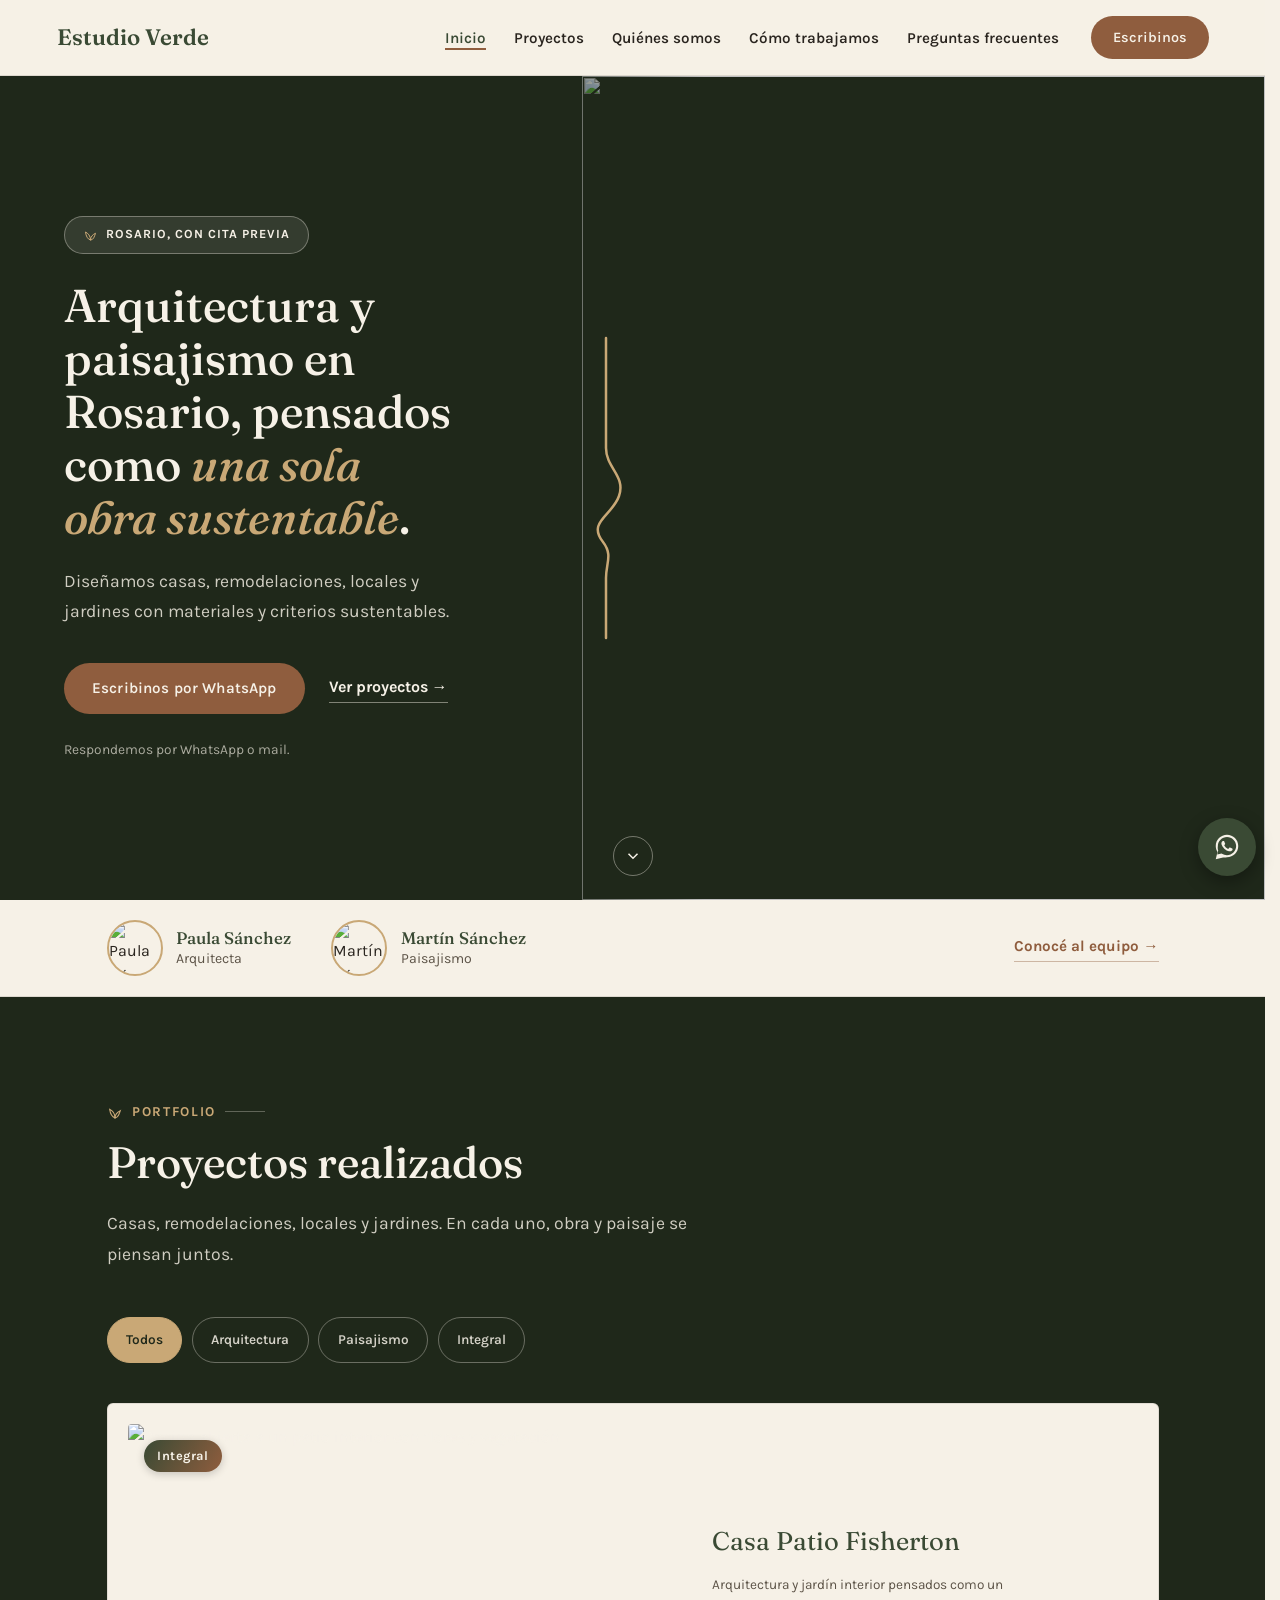
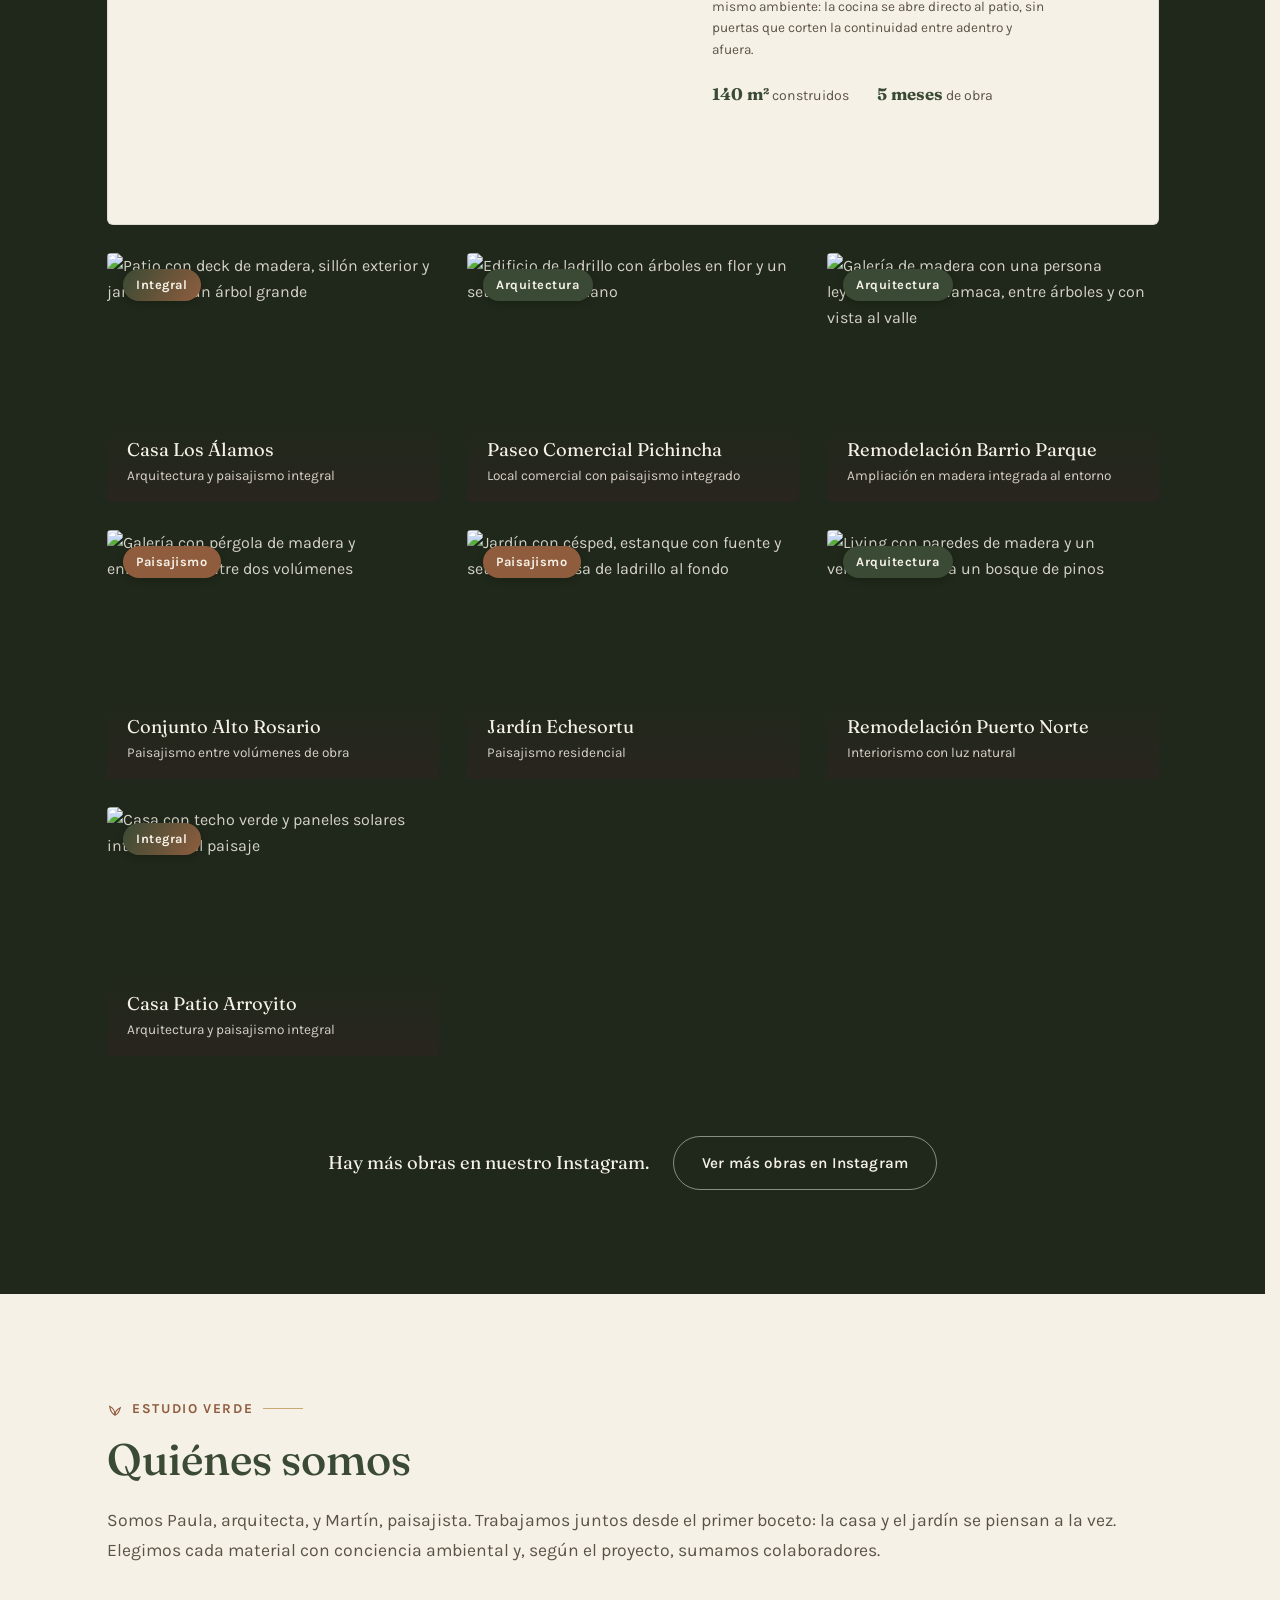
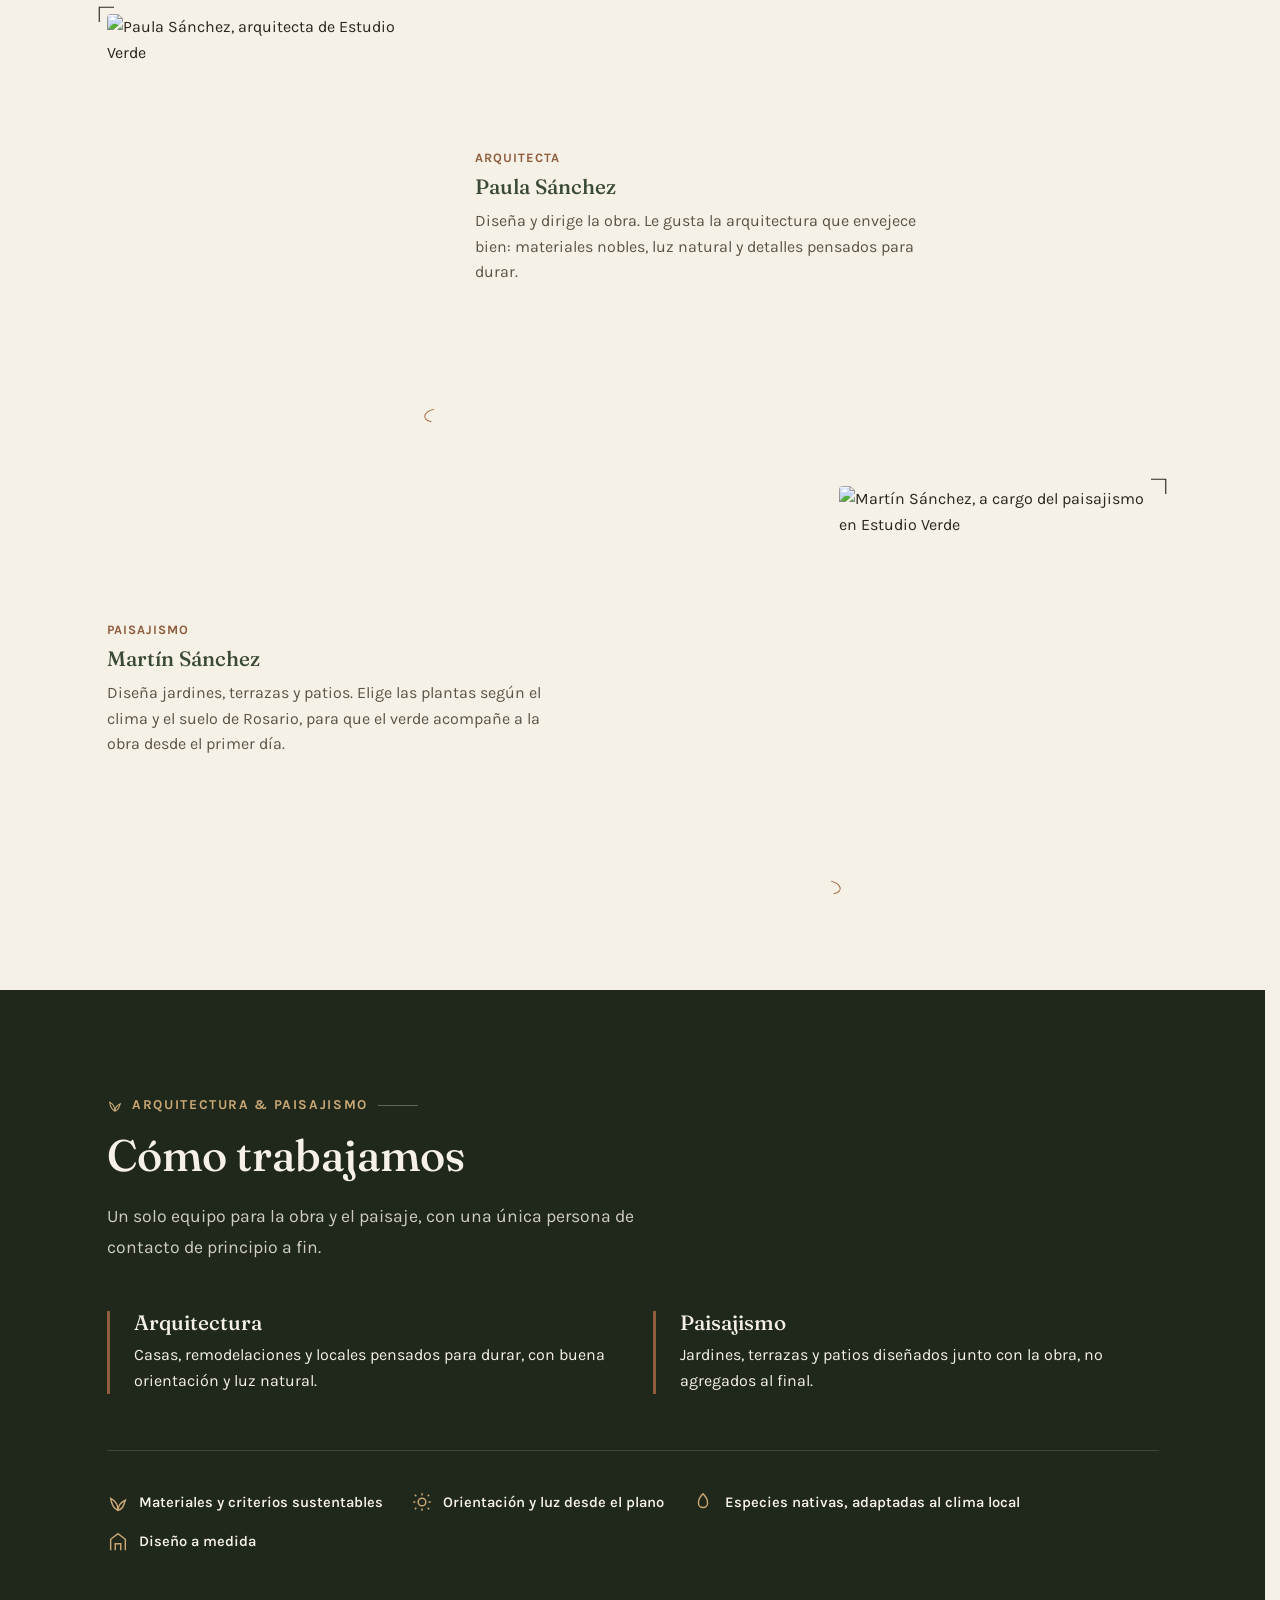
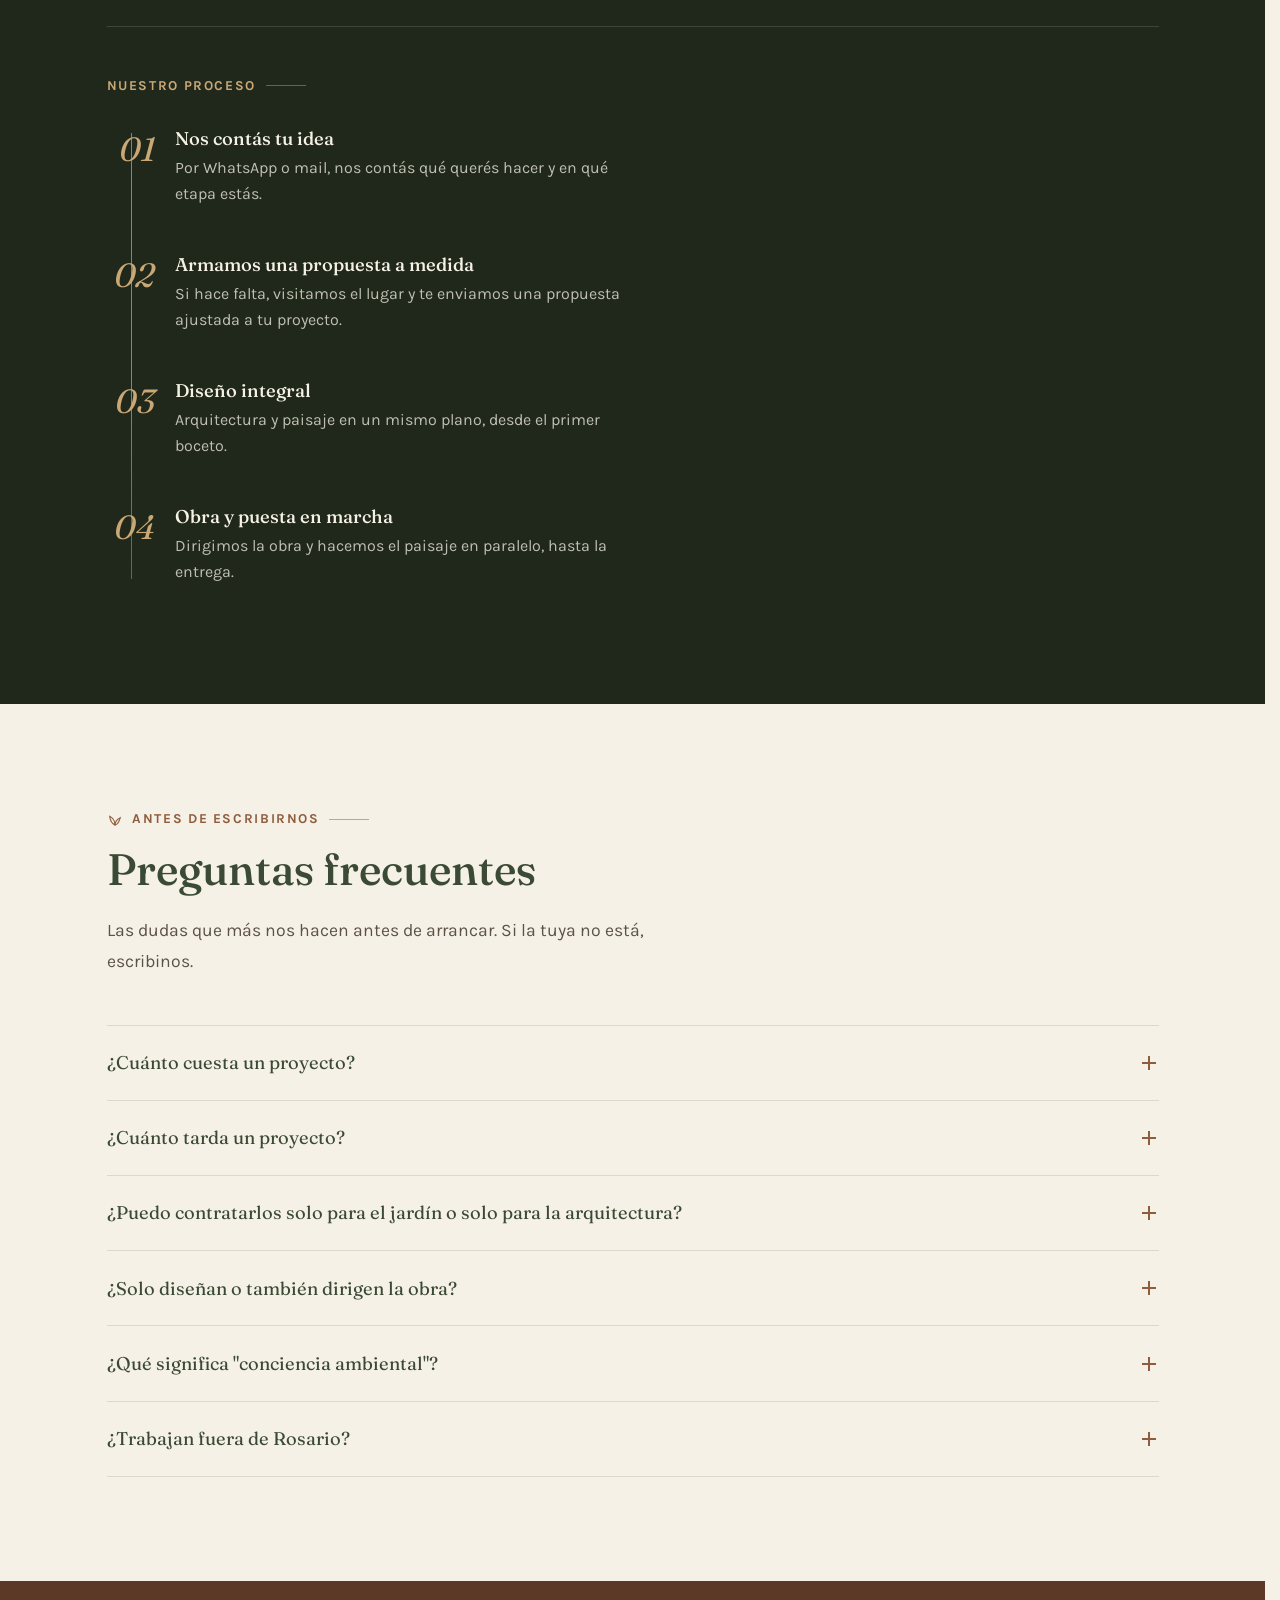
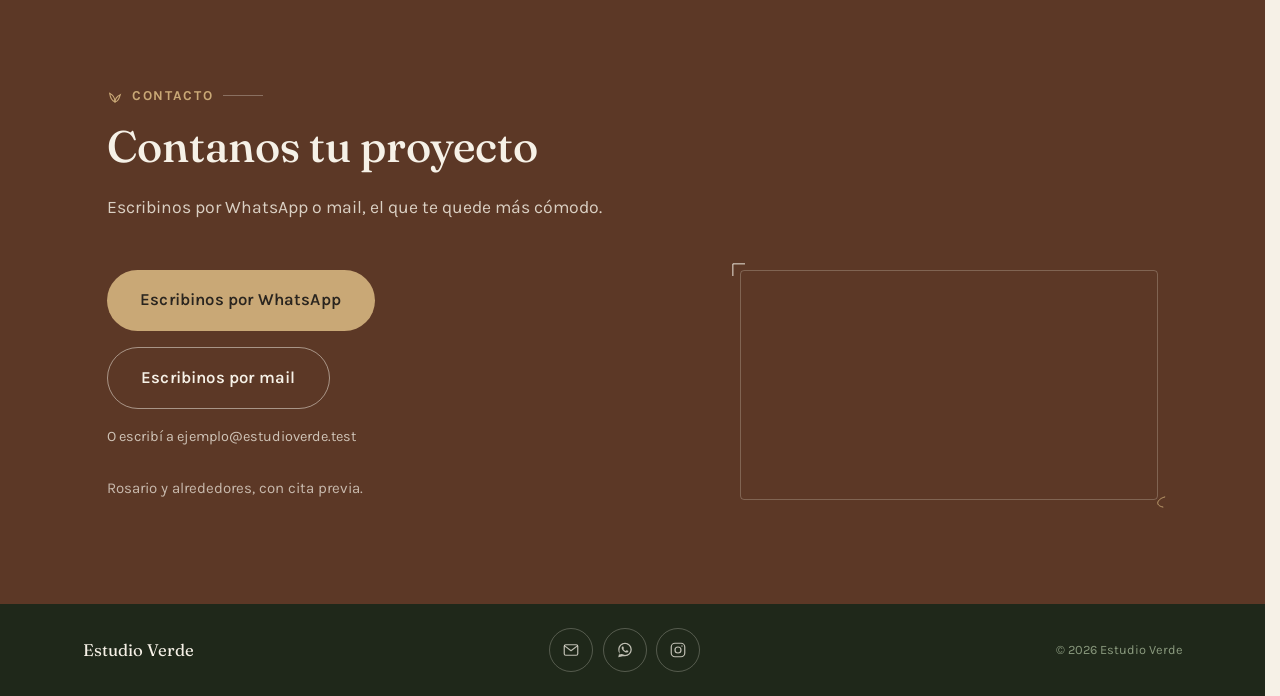
==== web-estudio-verde/index.html @ 20865a40 "Agregar estructura HTML de Estudio Verde" ====
<!DOCTYPE html>
<html lang="es">

<head>
  <meta charset="UTF-8">
  <meta name="viewport" content="width=device-width, initial-scale=1.0">
  <title>Arquitectura y Paisajismo en Rosario — Estudio Verde</title>
  <meta name="description"
    content="Arquitectura y paisajismo en Rosario, integrados en una sola obra: casas, remodelaciones, locales y jardines sustentables. Escribinos y contanos tu proyecto.">

  <meta property="og:title" content="Arquitectura y Paisajismo en Rosario — Estudio Verde">
  <meta property="og:description"
    content="Arquitectura y paisajismo en Rosario, integrados en una sola obra: casas, remodelaciones, locales y jardines sustentables. Escribinos y contanos tu proyecto.">
  <meta property="og:image" content="img/proyecto-8.jpg">
  <meta property="og:type" content="website">

  <link rel="preconnect" href="https://fonts.googleapis.com">
  <link rel="preconnect" href="https://fonts.gstatic.com" crossorigin>
  <link
    href="https://fonts.googleapis.com/css2?family=Fraunces:ital,wght@0,400;0,500;0,600;1,400&family=Karla:wght@400;500;600;700&display=swap"
    rel="stylesheet">

  <link rel="icon" href="favicon.svg" type="image/svg+xml">
  <link rel="stylesheet" href="styles.css">
  <script type="application/ld+json">
  {
    "@context": "https://schema.org",
    "@type": "ProfessionalService",
    "name": "Estudio Verde",
    "description": "Estudio de arquitectura y paisajismo en Rosario: casas, remodelaciones, locales comerciales y jardines sustentables.",
    "areaServed": { "@type": "City", "name": "Rosario", "containedInPlace": { "@type": "AdministrativeArea", "name": "Santa Fe" } },
    "knowsAbout": ["Arquitectura", "Paisajismo", "Diseño sustentable"]
  }
  </script>
</head>
<body>

  <svg width="0" height="0" style="position:absolute" aria-hidden="true" focusable="false">
    <symbol id="icono-whatsapp" viewBox="0 0 32 32">
      <path fill="currentColor" d="M16.004 3C9.376 3 4 8.373 4 15c0 2.34.664 4.523 1.813 6.375L4 29l7.813-1.766A11.93 11.93 0 0 0 16.004 27C22.63 27 28 21.627 28 15S22.63 3 16.004 3zm0 21.75c-1.98 0-3.82-.55-5.395-1.5l-.387-.23-4.633 1.047 1.06-4.512-.253-.4A9.71 9.71 0 0 1 6.25 15c0-5.383 4.375-9.75 9.754-9.75S25.75 9.617 25.75 15 21.383 24.75 16.004 24.75zm5.348-7.309c-.293-.148-1.734-.855-2.004-.953-.27-.098-.465-.148-.66.148-.195.293-.758.953-.93 1.148-.172.195-.34.222-.633.074-.293-.148-1.238-.457-2.36-1.457-.872-.777-1.461-1.738-1.633-2.031-.172-.293-.019-.45.13-.598.133-.133.293-.34.44-.512.148-.172.196-.293.293-.489.098-.195.05-.367-.024-.515-.074-.148-.66-1.594-.906-2.184-.238-.57-.48-.492-.66-.5-.172-.008-.367-.01-.562-.01a1.08 1.08 0 0 0-.782.363c-.27.293-1.03 1.008-1.03 2.454 0 1.445 1.055 2.844 1.203 3.04.148.195 2.078 3.176 5.035 4.453.703.304 1.25.485 1.679.62.706.225 1.348.193 1.856.117.566-.085 1.734-.71 1.98-1.394.246-.684.246-1.27.172-1.394-.074-.125-.269-.2-.562-.348z" />
    </symbol>
  </svg>

  <a class="skip-link" href="#main">Saltar al contenido</a>

  <header class="site-header" id="site-header">
    <div class="header-inner">
      <a href="#inicio" class="logo">Estudio Verde</a>

      <button class="nav-toggle" id="nav-toggle" aria-expanded="false" aria-controls="site-nav" aria-label="Abrir menú">
        <span></span><span></span><span></span>
      </button>

      <nav class="site-nav" id="site-nav">
        <ul>
          <li><a href="#inicio" class="nav-link">Inicio</a></li>
          <li><a href="#proyectos" class="nav-link">Proyectos</a></li>
          <li><a href="#quienes-somos" class="nav-link">Quiénes somos</a></li>
          <li><a href="#como-trabajamos" class="nav-link">Cómo trabajamos</a></li>
          <li><a href="#faq" class="nav-link">Preguntas frecuentes</a></li>
        </ul>
        <a href="#contacto" class="nav-cta" data-contacto="whatsapp" target="_blank" rel="noopener">Escribinos</a>
      </nav>
    </div>
  </header>

  <main id="main">

    <!-- ===================== HERO ===================== -->
    <section id="inicio" class="hero">
      <div class="hero-panel">
        <span class="hero-badge">
          <svg viewBox="0 0 24 24" fill="none" stroke="currentColor" stroke-width="1.6">
            <path d="M12 21c0-6 4-9 8-11-2 6-3 10-8 11Z" />
            <path d="M12 21c0-7-4-11-8-13 1 7 3 11 8 13Z" />
          </svg>
          Rosario, con cita previa
        </span>
        <h1>Arquitectura y paisajismo en Rosario, pensados como <em>una sola obra sustentable</em>.</h1>
        <p class="hero-subtitle">Diseñamos casas, remodelaciones, locales y jardines con materiales y criterios sustentables.</p>
        <div class="hero-actions">
          <a href="#contacto" class="btn btn-primary" data-contacto="whatsapp" target="_blank" rel="noopener">Escribinos por WhatsApp</a>
          <a href="#proyectos" class="hero-link">Ver proyectos →</a>
        </div>
        <p class="hero-microcopy">Respondemos por WhatsApp o mail.</p>
      </div>
      <div class="hero-media" aria-hidden="true">
        <img src="img/proyecto-1.jpg" width="1600" height="900" alt="" fetchpriority="high">
        <svg class="hero-seam" viewBox="0 0 50 300" preserveAspectRatio="xMidYMid meet" aria-hidden="true">
          <path d="M25 0 L25 110 C25 130 45 138 38 158 C31 178 6 184 22 204 C32 217 25 225 25 240 L25 300" fill="none"
            stroke="#C9A876" stroke-width="2.5" stroke-linecap="round" />
        </svg>
      </div>
      <a href="#proyectos" class="hero-scroll" aria-label="Ver más, bajar a la siguiente sección">
        <svg viewBox="0 0 24 24" fill="none" stroke="currentColor" stroke-width="2">
          <path d="M6 9l6 6 6-6" />
        </svg>
      </a>
    </section>

    <!-- ===================== EQUIPO (franja) ===================== -->
    <section class="equipo-strip" aria-label="Quiénes te atienden">
      <div class="equipo-strip-inner">
        <ul class="equipo-personas">
          <li class="equipo-persona">
            <img src="img/paula.jpg" alt="Paula Sánchez, arquitecta" width="56" height="56">
            <span><strong>Paula Sánchez</strong>Arquitecta</span>
          </li>
          <li class="equipo-persona">
            <img src="img/martin.jpg" alt="Martín Sánchez, paisajista" width="56" height="56">
            <span><strong>Martín Sánchez</strong>Paisajismo</span>
          </li>
        </ul>
        <a href="#quienes-somos" class="equipo-link">Conocé al equipo →</a>
      </div>
    </section>

    <!-- ===================== PROYECTOS ===================== -->
    <section id="proyectos" class="section section-dark">
      <div class="section-inner">
        <p class="kicker kicker-dark">
          <svg viewBox="0 0 24 24" fill="none" stroke="currentColor" stroke-width="1.6">
            <path d="M12 21c0-6 4-9 8-11-2 6-3 10-8 11Z" />
            <path d="M12 21c0-7-4-11-8-13 1 7 3 11 8 13Z" />
          </svg>
          Portfolio
        </p>
        <h2>Proyectos realizados</h2>
        <p class="lead section-lead lead-dark">
          Casas, remodelaciones, locales y jardines. En cada uno, obra y paisaje se piensan juntos.
        </p>

        <!-- PENDIENTE: reemplazar las fotos y la selección final de proyectos por las obras reales de Estudio Verde, a confirmar cantidad y curaduría con Paula -->

        <div class="proyectos-filtros" role="group" aria-label="Filtrar proyectos por categoría">
          <button class="filtro-btn is-active" data-filter="todos" aria-pressed="true">Todos</button>
          <button class="filtro-btn" data-filter="arquitectura" aria-pressed="false">Arquitectura</button>
          <button class="filtro-btn" data-filter="paisajismo" aria-pressed="false">Paisajismo</button>
          <button class="filtro-btn" data-filter="integral" aria-pressed="false">Integral</button>
        </div>

        <div class="proyectos-grid" id="proyectos-grid">

          <!-- PENDIENTE: confirmar m² y duración reales de cada proyecto con Paula (valores estimados) -->

          <article class="proyecto-card featured" data-categoria="integral" data-m2="140 m² construidos"
            data-duracion="5 meses de obra">
            <button class="proyecto-trigger featured-media" aria-label="Ver proyecto: Casa Patio Fisherton">
              <img src="img/proyecto-4.jpg" width="736" height="736" alt="Cocina abierta a un patio interior con flores y vegetación"
                loading="lazy">
              <span class="proyecto-tag tag-integral">Integral</span>
            </button>
            <div class="featured-body">
              <span class="proyecto-titulo featured-titulo">Casa Patio Fisherton</span>
              <p class="proyecto-desc featured-desc">
                Arquitectura y jardín interior pensados como un mismo ambiente: la cocina se abre directo al patio,
                sin puertas que corten la continuidad entre adentro y afuera.
              </p>
              <div class="featured-datos">
                <span><strong>140 m²</strong> construidos</span>
                <span><strong>5 meses</strong> de obra</span>
              </div>
            </div>
          </article>

          <article class="proyecto-card" data-categoria="integral" data-m2="320 m² construidos"
            data-duracion="8 meses de obra">
            <button class="proyecto-trigger">
              <img src="img/proyecto-1.jpg" width="1600" height="900" alt="Patio con deck de madera, sillón exterior y jardín bajo un árbol grande"
                loading="lazy">
              <span class="proyecto-tag tag-integral">Integral</span>
              <span class="proyecto-info">
                <span class="proyecto-titulo">Casa Los Álamos</span>
                <span class="proyecto-desc">Arquitectura y paisajismo integral</span>
              </span>
            </button>
          </article>

          <article class="proyecto-card" data-categoria="arquitectura" data-m2="1.200 m² construidos"
            data-duracion="10 meses de obra">
            <button class="proyecto-trigger">
              <img src="img/proyecto-2.jpg" width="1600" height="1067" alt="Edificio de ladrillo con árboles en flor y un seto en primer plano"
                loading="lazy">
              <span class="proyecto-tag tag-arquitectura">Arquitectura</span>
              <span class="proyecto-info">
                <span class="proyecto-titulo">Paseo Comercial Pichincha</span>
                <span class="proyecto-desc">Local comercial con paisajismo integrado</span>
              </span>
            </button>
          </article>

          <article class="proyecto-card" data-categoria="arquitectura" data-m2="65 m² ampliados"
            data-duracion="3 meses de obra">
            <button class="proyecto-trigger">
              <img src="img/proyecto-3.jpg" width="1600" height="1067" alt="Galería de madera con una persona leyendo en una hamaca, entre árboles y con vista al valle"
                loading="lazy">
              <span class="proyecto-tag tag-arquitectura">Arquitectura</span>
              <span class="proyecto-info">
                <span class="proyecto-titulo">Remodelación Barrio Parque</span>
                <span class="proyecto-desc">Ampliación en madera integrada al entorno</span>
              </span>
            </button>
          </article>

          <article class="proyecto-card" data-categoria="paisajismo" data-m2="450 m² de parquización"
            data-duracion="4 meses de obra">
            <button class="proyecto-trigger">
              <img src="img/proyecto-5.jpg" width="736" height="1308" alt="Galería con pérgola de madera y enredaderas entre dos volúmenes"
                loading="lazy">
              <span class="proyecto-tag tag-paisajismo">Paisajismo</span>
              <span class="proyecto-info">
                <span class="proyecto-titulo">Conjunto Alto Rosario</span>
                <span class="proyecto-desc">Paisajismo entre volúmenes de obra</span>
              </span>
            </button>
          </article>

          <article class="proyecto-card" data-categoria="paisajismo" data-m2="180 m² de parquización"
            data-duracion="6 semanas de obra">
            <button class="proyecto-trigger">
              <img src="img/proyecto-6.jpg" width="1600" height="1274" alt="Jardín con césped, estanque con fuente y setos, y una casa de ladrillo al fondo"
                loading="lazy">
              <span class="proyecto-tag tag-paisajismo">Paisajismo</span>
              <span class="proyecto-info">
                <span class="proyecto-titulo">Jardín Echesortu</span>
                <span class="proyecto-desc">Paisajismo residencial</span>
              </span>
            </button>
          </article>

          <article class="proyecto-card" data-categoria="arquitectura" data-m2="90 m² remodelados"
            data-duracion="4 meses de obra">
            <button class="proyecto-trigger">
              <img src="img/proyecto-7.jpg" width="1600" height="1067" alt="Living con paredes de madera y un ventanal que da a un bosque de pinos"
                loading="lazy">
              <span class="proyecto-tag tag-arquitectura">Arquitectura</span>
              <span class="proyecto-info">
                <span class="proyecto-titulo">Remodelación Puerto Norte</span>
                <span class="proyecto-desc">Interiorismo con luz natural</span>
              </span>
            </button>
          </article>

          <article class="proyecto-card" data-categoria="integral" data-m2="210 m² construidos"
            data-duracion="7 meses de obra">
            <button class="proyecto-trigger">
              <img src="img/proyecto-8.jpg" width="736" height="1104" alt="Casa con techo verde y paneles solares integrados al paisaje"
                loading="lazy">
              <span class="proyecto-tag tag-integral">Integral</span>
              <span class="proyecto-info">
                <span class="proyecto-titulo">Casa Patio Arroyito</span>
                <span class="proyecto-desc">Arquitectura y paisajismo integral</span>
              </span>
            </button>
          </article>

        </div>

        <div class="proyectos-mas">
          <button type="button" class="btn btn-secundario" id="proyectos-mas" aria-expanded="false"
            aria-controls="proyectos-grid" hidden>Ver más proyectos</button>
        </div>

        <div class="proyectos-instagram">
          <p>Hay más obras en nuestro Instagram.</p>
          <a href="https://instagram.com" class="btn btn-secundario" data-contacto="instagram" target="_blank"
            rel="noopener">Ver más obras en Instagram</a>
        </div>
      </div>
    </section>

    <!-- ===================== QUIÉNES SOMOS ===================== -->
    <section id="quienes-somos" class="section">
      <div class="section-inner">
        <p class="kicker">
          <svg viewBox="0 0 24 24" fill="none" stroke="currentColor" stroke-width="1.6">
            <path d="M12 21c0-6 4-9 8-11-2 6-3 10-8 11Z" />
            <path d="M12 21c0-7-4-11-8-13 1 7 3 11 8 13Z" />
          </svg>
          Estudio Verde
        </p>
        <h2>Quiénes somos</h2>
        <p class="lead section-lead">
          Somos Paula, arquitecta, y Martín, paisajista. Trabajamos juntos desde el primer boceto: la casa y el jardín
          se piensan a la vez. Elegimos cada material con conciencia ambiental y, según el proyecto, sumamos
          colaboradores.
        </p>

        <!-- PENDIENTE: confirmar con Paula si estos textos y bios los revisa/reescribe antes de publicar -->

        <div class="bios">
          <article class="bio">
            <div class="bio-media">
              <!-- PENDIENTE: reemplazar por foto propia de Paula sin marca de agua -->
              <img src="img/paula.jpg" width="533" height="800" alt="Paula Sánchez, arquitecta de Estudio Verde" loading="lazy">
              <svg class="bio-corner bio-corner-plan" viewBox="0 0 60 60" aria-hidden="true">
                <path d="M4 30 L4 4 L30 4" fill="none" stroke="#2A251F" stroke-width="2" />
              </svg>
              <svg class="bio-corner bio-corner-organico" viewBox="0 0 60 60" aria-hidden="true">
                <path d="M56 34 C 40 38 32 52 52 56" fill="none" stroke="#A9714D" stroke-width="2" />
              </svg>
            </div>
            <div class="bio-text">
              <span class="bio-rol">Arquitecta</span>
              <h3>Paula Sánchez</h3>
              <p>
                Diseña y dirige la obra. Le gusta la arquitectura que envejece bien: materiales nobles, luz natural y
                detalles pensados para durar.
              </p>
            </div>
          </article>

          <article class="bio bio-reverse">
            <div class="bio-media">
              <!-- PENDIENTE: reemplazar por foto propia de Martín sin marca de agua -->
              <img src="img/martin.jpg" width="640" height="800" alt="Martín Sánchez, a cargo del paisajismo en Estudio Verde" loading="lazy">
              <svg class="bio-corner bio-corner-plan" viewBox="0 0 60 60" aria-hidden="true">
                <path d="M4 30 L4 4 L30 4" fill="none" stroke="#2A251F" stroke-width="2" />
              </svg>
              <svg class="bio-corner bio-corner-organico" viewBox="0 0 60 60" aria-hidden="true">
                <path d="M56 34 C 40 38 32 52 52 56" fill="none" stroke="#A9714D" stroke-width="2" />
              </svg>
            </div>
            <div class="bio-text">
              <span class="bio-rol">Paisajismo</span>
              <h3>Martín Sánchez</h3>
              <p>
                Diseña jardines, terrazas y patios. Elige las plantas según el clima y el suelo de Rosario, para que el
                verde acompañe a la obra desde el primer día.
              </p>
            </div>
          </article>
        </div>
      </div>
    </section>

    <!-- ===================== CÓMO TRABAJAMOS ===================== -->
    <section id="como-trabajamos" class="section section-dark">
      <div class="section-inner">
        <p class="kicker kicker-dark">
          <svg viewBox="0 0 24 24" fill="none" stroke="currentColor" stroke-width="1.6">
            <path d="M12 21c0-6 4-9 8-11-2 6-3 10-8 11Z" />
            <path d="M12 21c0-7-4-11-8-13 1 7 3 11 8 13Z" />
          </svg>
          Arquitectura &amp; Paisajismo
        </p>
        <h2>Cómo trabajamos</h2>
        <p class="lead section-lead lead-dark">
          Un solo equipo para la obra y el paisaje, con una única persona de contacto de principio a fin.
        </p>

        <div class="servicios-grid">
          <article class="servicio-card">
            <h3>Arquitectura</h3>
            <p>Casas, remodelaciones y locales pensados para durar, con buena orientación y luz natural.</p>
          </article>
          <article class="servicio-card">
            <h3>Paisajismo</h3>
            <p>Jardines, terrazas y patios diseñados junto con la obra, no agregados al final.</p>
          </article>
        </div>

        <ul class="valores-strip">
          <li class="valor">
            <svg viewBox="0 0 24 24" fill="none" stroke="currentColor" stroke-width="1.6">
              <path d="M12 21c0-6 4-9 8-11-2 6-3 10-8 11Z" />
              <path d="M12 21c0-7-4-11-8-13 1 7 3 11 8 13Z" />
            </svg>
            <span>Materiales y criterios sustentables</span>
          </li>
          <li class="valor">
            <svg viewBox="0 0 24 24" fill="none" stroke="currentColor" stroke-width="1.6">
              <circle cx="12" cy="12" r="4.2" />
              <path
                d="M12 2.5v2.3M12 19.2v2.3M4.2 4.2l1.6 1.6M18.2 18.2l1.6 1.6M2.5 12h2.3M19.2 12h2.3M4.2 19.8l1.6-1.6M18.2 5.8l1.6-1.6" />
            </svg>
            <span>Orientación y luz desde el plano</span>
          </li>
          <li class="valor">
            <svg viewBox="0 0 24 24" fill="none" stroke="currentColor" stroke-width="1.6">
              <path d="M12 3c3 3 5 6.5 5 10a5 5 0 0 1-10 0c0-3.5 2-7 5-10Z" />
            </svg>
            <span>Especies nativas, adaptadas al clima local</span>
          </li>
          <li class="valor">
            <svg viewBox="0 0 24 24" fill="none" stroke="currentColor" stroke-width="1.6">
              <path d="M4 21V9l8-6 8 6v12" />
              <path d="M9 21v-7h6v7" />
            </svg>
            <span>Diseño a medida</span>
          </li>
        </ul>

        <div class="proceso">
          <p class="kicker kicker-dark">Nuestro proceso</p>
          <ol class="proceso-steps">
            <li class="proceso-step">
              <span class="proceso-num">01</span>
              <div class="proceso-body">
                <h3>Nos contás tu idea</h3>
                <p>Por WhatsApp o mail, nos contás qué querés hacer y en qué etapa estás.</p>
              </div>
            </li>
            <li class="proceso-step">
              <span class="proceso-num">02</span>
              <div class="proceso-body">
                <h3>Armamos una propuesta a medida</h3>
                <p>Si hace falta, visitamos el lugar y te enviamos una propuesta ajustada a tu proyecto.</p>
              </div>
            </li>
            <li class="proceso-step">
              <span class="proceso-num">03</span>
              <div class="proceso-body">
                <h3>Diseño integral</h3>
                <p>Arquitectura y paisaje en un mismo plano, desde el primer boceto.</p>
              </div>
            </li>
            <li class="proceso-step">
              <span class="proceso-num">04</span>
              <div class="proceso-body">
                <h3>Obra y puesta en marcha</h3>
                <p>Dirigimos la obra y hacemos el paisaje en paralelo, hasta la entrega.</p>
              </div>
            </li>
          </ol>
        </div>
      </div>
    </section>

    <!-- ===================== PREGUNTAS FRECUENTES ===================== -->
    <section id="faq" class="section section-faq">
      <div class="section-inner">
        <p class="kicker">
          <svg viewBox="0 0 24 24" fill="none" stroke="currentColor" stroke-width="1.6">
            <path d="M12 21c0-6 4-9 8-11-2 6-3 10-8 11Z" />
            <path d="M12 21c0-7-4-11-8-13 1 7 3 11 8 13Z" />
          </svg>
          Antes de escribirnos
        </p>
        <h2>Preguntas frecuentes</h2>
        <p class="lead section-lead">
          Las dudas que más nos hacen antes de arrancar. Si la tuya no está, escribinos.
        </p>

        <div class="faq-list">
          <details class="faq-item">
            <summary>
              <span>¿Cuánto cuesta un proyecto?</span>
              <span class="faq-icon" aria-hidden="true"></span>
            </summary>
            <p>
              Cada proyecto es distinto, así que no manejamos precios fijos. Contanos tu idea por WhatsApp o mail y te armamos una propuesta a medida.
            </p>
          </details>

          <details class="faq-item">
            <summary>
              <span>¿Cuánto tarda un proyecto?</span>
              <span class="faq-icon" aria-hidden="true"></span>
            </summary>
            <p>
              Depende de la escala y del tipo de obra. Cuando conocemos tu proyecto, te damos un tiempo estimado concreto.
            </p>
          </details>

          <details class="faq-item">
            <summary>
              <span>¿Puedo contratarlos solo para el jardín o solo para la arquitectura?</span>
              <span class="faq-icon" aria-hidden="true"></span>
            </summary>
            <p>
              Sí, podemos trabajar un servicio o los dos. Si no estás seguro/a, contanos tu idea y lo vemos juntos.
            </p>
          </details>

          <details class="faq-item">
            <summary>
              <span>¿Solo diseñan o también dirigen la obra?</span>
              <span class="faq-icon" aria-hidden="true"></span>
            </summary>
            <p>
              También dirigimos la obra y hacemos el paisaje en paralelo, así tu proyecto no queda en manos de otro equipo.
            </p>
          </details>

          <details class="faq-item">
            <summary>
              <span>¿Qué significa "conciencia ambiental"?</span>
              <span class="faq-icon" aria-hidden="true"></span>
            </summary>
            <p>
              Son decisiones concretas: materiales sustentables, orientación y luz pensadas desde el plano, y especies nativas adaptadas al clima de Rosario.
            </p>
          </details>

          <details class="faq-item">
            <summary>
              <span>¿Trabajan fuera de Rosario?</span>
              <span class="faq-icon" aria-hidden="true"></span>
            </summary>
            <p>
              Sí, en Rosario y alrededores, siempre con cita previa para conocer el lugar.
            </p>
          </details>
        </div>
    </section>

    <!-- ===================== CONTACTO ===================== -->
    <section id="contacto" class="section section-dark-contacto">
      <div class="section-inner">
        <p class="kicker kicker-dark">
          <svg viewBox="0 0 24 24" fill="none" stroke="currentColor" stroke-width="1.6">
            <path d="M12 21c0-6 4-9 8-11-2 6-3 10-8 11Z" />
            <path d="M12 21c0-7-4-11-8-13 1 7 3 11 8 13Z" />
          </svg>
          Contacto
        </p>
        <h2>Contanos tu proyecto</h2>
        <p class="lead section-lead lead-dark">
          Escribinos por WhatsApp o mail, el que te quede más cómodo.
        </p>

        <div class="contacto-layout">
          <div class="contacto-acciones">
            <a href="#contacto" class="btn btn-primary btn-grande" data-contacto="whatsapp" target="_blank"
              rel="noopener">Escribinos por WhatsApp</a>
            <a href="#contacto" class="btn btn-secundario btn-grande" data-contacto="mail">Escribinos por mail</a>
            <p class="contacto-mail" data-mail-texto hidden></p>
            <p class="contacto-cobertura">Rosario y alrededores, con cita previa.</p>
          </div>

          <div class="contacto-aside">
            <div class="contacto-mapa">
              <iframe
                src="https://maps.google.com/maps?q=Rosario,Santa+Fe,Argentina&z=11&output=embed"
                title="Mapa de Rosario y alrededores, zona de trabajo de Estudio Verde" loading="lazy"
                referrerpolicy="no-referrer-when-downgrade"></iframe>
              <svg class="mapa-corner mapa-corner-plan" viewBox="0 0 60 60" aria-hidden="true">
                <path d="M4 30 L4 4 L30 4" fill="none" stroke="#F6F1E7" stroke-width="2" />
              </svg>
              <svg class="mapa-corner mapa-corner-organico" viewBox="0 0 60 60" aria-hidden="true">
                <path d="M56 34 C 40 38 32 52 52 56" fill="none" stroke="#C9A876" stroke-width="2" />
              </svg>
            </div>
          </div>
        </div>
      </div>
    </section>

  </main>

  <footer class="site-footer">
    <div class="footer-inner">
      <p class="footer-logo">Estudio Verde</p>
      <div class="footer-contacto">
        <a href="#contacto" class="footer-icon" data-contacto="mail" aria-label="Escribinos por mail">
          <svg viewBox="0 0 24 24" fill="none" stroke="currentColor" stroke-width="1.6" stroke-linecap="round" stroke-linejoin="round" aria-hidden="true">
            <rect x="3" y="5" width="18" height="14" rx="2" />
            <path d="M3.5 6.5 12 13 20.5 6.5" />
          </svg>
        </a>
        <a href="#contacto" class="footer-icon" data-contacto="whatsapp" target="_blank" rel="noopener" aria-label="Escribinos por WhatsApp">
          <svg viewBox="0 0 32 32" aria-hidden="true" focusable="false"><use href="#icono-whatsapp" /></svg>
        </a>
        <a href="https://instagram.com" class="footer-icon" data-contacto="instagram" target="_blank" rel="noopener" aria-label="Seguinos en Instagram">
          <svg viewBox="0 0 24 24" fill="none" stroke="currentColor" stroke-width="1.6" stroke-linecap="round" stroke-linejoin="round" aria-hidden="true">
            <rect x="3" y="3" width="18" height="18" rx="5" />
            <circle cx="12" cy="12" r="4" />
            <circle cx="17.3" cy="6.7" r="0.9" fill="currentColor" stroke="none" />
          </svg>
        </a>
      </div>
      <p class="footer-copy">&copy; 2026 Estudio Verde</p>
    </div>
  </footer>

  <!-- Botón flotante de WhatsApp -->
  <a href="#contacto" class="whatsapp-float" data-contacto="whatsapp" target="_blank" rel="noopener"
    aria-label="Escribinos por WhatsApp">
    <svg viewBox="0 0 32 32" aria-hidden="true" focusable="false"><use href="#icono-whatsapp" /></svg>
  </a>

  <script src="script.js"></script>
</body>

</html>
---- web-estudio-verde/styles.css ----
/* ===================== Reset & variables ===================== */
*, *::before, *::after { box-sizing: border-box; }
html { scroll-behavior: smooth; overflow-x: hidden; }
body, h1, h2, h3, p, figure, ul { margin: 0; }
ul { list-style: none; padding: 0; }
img { max-width: 100%; display: block; }
a { color: inherit; text-decoration: none; }
button { font: inherit; background: none; border: none; cursor: pointer; padding: 0; color: inherit; text-align: left; }

:root {
  --verde-bosque: #3A4A34;
  --verde-salvia: #8A9A7E;
  --terracota: #8f5d3e;
  --madera: #C9A876;
  --crema: #F6F1E7;
  --texto: #2A251F;
  --texto-secundario: #5C5347;
  --verde-profundo: #1F281A;
  --terracota-oscuro: #5C3826;

  --font-titulo: "Fraunces", Georgia, serif;
  --font-cuerpo: "Karla", sans-serif;

  --header-height: 76px;
}

html, body {
  scrollbar-gutter: stable;
}

body {
  font-family: var(--font-cuerpo);
  color: var(--texto);
  background: var(--crema);
  line-height: 1.6;
}

h1, h2, h3 {
  font-family: var(--font-titulo);
  color: var(--verde-bosque);
  line-height: 1.15;
  font-weight: 500;
}

h2 { font-size: clamp(1.9rem, 4vw, 2.75rem); margin-bottom: 1.25rem; }
h3 { font-size: 1.3rem; margin-bottom: 0.5rem; }

.lead {
  max-width: 62ch;
  color: var(--texto-secundario);
  font-size: 1.1rem;
  line-height: 1.75;
  margin-bottom: 1.25rem;
}

.skip-link {
  position: absolute;
  left: -999px;
  top: 0;
  background: var(--verde-bosque);
  color: var(--crema);
  padding: 0.75rem 1.25rem;
  z-index: 1000;
}
.skip-link:focus {
  left: 0;
}

:focus-visible {
  outline: 3px solid var(--terracota);
  outline-offset: 2px;
}

.section { padding: 6.5rem 0; scroll-margin-top: var(--header-height); }
.section-inner {
  max-width: 1100px;
  margin: 0 auto;
  padding: 0 1.5rem;
}

.hero { scroll-margin-top: var(--header-height); }

.kicker {
  display: flex;
  align-items: center;
  gap: 0.6rem;
  font-size: 0.85rem;
  font-weight: 700;
  letter-spacing: 0.12em;
  text-transform: uppercase;
  color: var(--terracota);
  margin-bottom: 0.9rem;
}
.kicker svg {
  width: 16px;
  height: 16px;
  flex-shrink: 0;
}
.kicker::after {
  content: "";
  height: 1px;
  width: 2.5rem;
  background: var(--madera);
}

.section-lead {
  max-width: 60ch;
  margin-bottom: 3rem;
}

/* ---- Secciones oscuras (verde profundo / terracota oscuro) ---- */
.section-dark {
  background: var(--verde-profundo);
  color: rgba(246, 241, 231, 0.85);
}
.section-dark-contacto {
  background: var(--terracota-oscuro);
  color: rgba(246, 241, 231, 0.85);
}
.section-dark h2,
.section-dark h3,
.section-dark-contacto h2,
.section-dark-contacto h3 {
  color: var(--crema);
}
.kicker-dark { color: var(--madera); }
.kicker-dark::after { background: rgba(246, 241, 231, 0.3); }
.lead-dark { color: rgba(246, 241, 231, 0.82); }

/* ===================== Botones ===================== */
.btn {
  display: inline-block;
  padding: 0.85rem 1.75rem;
  border-radius: 999px;
  font-weight: 600;
  font-size: 0.95rem;
  letter-spacing: 0.01em;
  transition: background-color 0.2s ease, color 0.2s ease, border-color 0.2s ease;
}
.btn-primary {
  background: var(--terracota);
  color: var(--crema);
}
.btn-primary:hover { background: var(--terracota-oscuro); }

/* ===================== Header ===================== */
.site-header {
  position: sticky;
  top: 0;
  z-index: 500;
  background: rgba(246, 241, 231, 0.96);
  border-bottom: 1px solid rgba(42, 37, 31, 0.12);
  height: var(--header-height);
}

.header-inner {
  max-width: 1200px;
  margin: 0 auto;
  height: 100%;
  padding: 0 1.5rem;
  display: flex;
  align-items: center;
  justify-content: space-between;
}

.logo {
  font-family: var(--font-titulo);
  font-size: 1.4rem;
  color: var(--verde-bosque);
  font-weight: 600;
}

.nav-toggle {
  display: none;
  flex-direction: column;
  align-items: center;
  justify-content: center;
  gap: 5px;
  width: 44px;
  height: 44px;
  z-index: 501;
}
.nav-toggle span {
  display: block;
  height: 2px;
  width: 24px;
  background: var(--verde-bosque);
  transition: transform 0.2s ease, opacity 0.2s ease;
}
.nav-toggle[aria-expanded="true"] span:nth-child(1) { transform: translateY(7px) rotate(45deg); }
.nav-toggle[aria-expanded="true"] span:nth-child(2) { opacity: 0; }
.nav-toggle[aria-expanded="true"] span:nth-child(3) { transform: translateY(-7px) rotate(-45deg); }

.site-nav {
  display: flex;
  align-items: center;
  gap: 2rem;
}
.site-nav ul {
  display: flex;
  gap: 1.75rem;
}
.nav-link {
  font-weight: 600;
  font-size: 0.95rem;
  color: var(--texto);
  position: relative;
  padding-bottom: 3px;
}
.nav-link::after {
  content: "";
  position: absolute;
  left: 0; right: 0; bottom: 0;
  height: 2px;
  background: var(--terracota);
  transform: scaleX(0);
  transform-origin: left;
  transition: transform 0.2s ease;
}
.nav-link:hover::after,
.nav-link.active::after {
  transform: scaleX(1);
}
.nav-link.active { color: var(--verde-bosque); }

.nav-cta {
  display: inline-block;
  padding: 0.6rem 1.35rem;
  border-radius: 999px;
  font-weight: 600;
  font-size: 0.9rem;
  color: var(--crema);
  background: var(--terracota);
  transition: background-color 0.2s ease;
}
.nav-cta:hover {
  background: var(--terracota-oscuro);
}

@media (max-width: 840px) {
  .nav-toggle { display: flex; }

  .site-nav {
    position: fixed;
    top: var(--header-height);
    right: 0;
    height: calc(100vh - var(--header-height));
    width: min(78vw, 320px);
    background: var(--crema);
    flex-direction: column;
    align-items: flex-start;
    justify-content: flex-start;
    gap: 2rem;
    padding: 2.5rem 1.5rem;
    transform: translateX(100%);
    transition: transform 0.25s ease;
    box-shadow: -8px 0 24px rgba(0,0,0,0.08);
  }
  .site-nav.open { transform: translateX(0); }
  .site-nav ul {
    flex-direction: column;
    gap: 1.5rem;
    width: 100%;
  }
  .site-nav .nav-link {
    display: inline-block;
    padding: 0.5rem 0;
    font-size: 1.05rem;
  }
  .nav-cta { width: 100%; text-align: center; padding: 0.9rem 1.35rem; }
}

/* ===================== Hero ===================== */
.hero {
  position: relative;
  height: calc(100vh - var(--header-height));
  min-height: 560px;
  display: flex;
  background: var(--verde-profundo);
  overflow: hidden;
}
.hero-panel {
  flex: 0 0 46%;
  display: flex;
  flex-direction: column;
  justify-content: center;
  color: var(--crema);
  padding: 3rem clamp(1.5rem, 5vw, 4rem);
  position: relative;
  z-index: 1;
}
.hero-media {
  position: relative;
  flex: 1;
  min-width: 0;
  overflow: hidden;
}
.hero-media img {
  width: 100%;
  height: 100%;
  object-fit: cover;
}
.hero-media::after {
  content: "";
  position: absolute;
  inset: 0;
  background: linear-gradient(90deg, rgba(31,40,26,0.5) 0%, rgba(31,40,26,0) 18%);
}
.hero-seam {
  position: absolute;
  left: -1px;
  top: 50%;
  transform: translateY(-50%);
  width: 50px;
  height: 78%;
  z-index: 2;
}
.hero-badge {
  display: inline-flex;
  align-items: center;
  gap: 0.55rem;
  padding: 0.5rem 1.1rem;
  margin-bottom: 1.6rem;
  border-radius: 999px;
  background: rgba(246, 241, 231, 0.1);
  border: 1px solid rgba(246, 241, 231, 0.35);
  color: var(--crema);
  font-size: 0.78rem;
  font-weight: 700;
  letter-spacing: 0.08em;
  text-transform: uppercase;
  align-self: flex-start;
}
.hero-badge svg {
  width: 15px;
  height: 15px;
  color: var(--madera);
  flex-shrink: 0;
}
.hero-panel h1 {
  color: var(--crema);
  font-size: clamp(2.1rem, 3.6vw, 3.2rem);
  margin-bottom: 1.4rem;
  text-wrap: balance;
}
.hero-panel h1 em {
  font-style: italic;
  color: var(--madera);
}
.hero-subtitle {
  font-size: 1.1rem;
  line-height: 1.7;
  color: rgba(246, 241, 231, 0.82);
  max-width: 42ch;
  margin-bottom: 2.25rem;
}
.hero-actions {
  display: flex;
  align-items: center;
  gap: 1.5rem;
  flex-wrap: wrap;
}
.hero-link {
  font-weight: 700;
  color: var(--crema);
  border-bottom: 1.5px solid rgba(246, 241, 231, 0.45);
  padding-bottom: 2px;
  transition: border-color 0.2s ease;
}
.hero-link:hover { border-color: var(--crema); }
.hero-microcopy {
  margin-top: 1.5rem;
  font-size: 0.86rem;
  color: rgba(246, 241, 231, 0.65);
}
.hero-scroll {
  position: absolute;
  left: 50%;
  bottom: 1.5rem;
  transform: translateX(-50%);
  z-index: 2;
  width: 40px;
  height: 40px;
  border-radius: 50%;
  display: flex;
  align-items: center;
  justify-content: center;
  color: var(--crema);
  border: 1.5px solid rgba(246, 241, 231, 0.4);
  transition: background-color 0.2s ease;
  animation: hero-scroll-bounce 2.4s ease-in-out infinite;
}
.hero-scroll svg { width: 18px; height: 18px; }
.hero-scroll:hover {
  background: rgba(246, 241, 231, 0.14);
}
@keyframes hero-scroll-bounce {
  0%, 100% { transform: translate(-50%, 0); }
  50% { transform: translate(-50%, 6px); }
}
@media (prefers-reduced-motion: reduce) {
  .hero-scroll { animation: none; }
}

@media (max-width: 860px) {
  .hero { flex-direction: column; height: auto; min-height: calc(100vh - var(--header-height)); }
  .hero-media { flex: none; height: 28vh; min-height: 180px; }
  .hero-panel { flex: none; padding: 2rem 1.5rem 2.25rem; }
  .hero-media::after { background: linear-gradient(0deg, rgba(31,40,26,0.35) 0%, rgba(31,40,26,0) 22%); }
  .hero-seam { display: none; }
  .hero-scroll { display: none; }
}
@media (max-width: 480px) {
  .hero-badge {
    font-size: 0.72rem;
    letter-spacing: 0.04em;
    padding: 0.4rem 0.8rem;
    gap: 0.4rem;
  }
}

/* ===================== Franja de equipo ===================== */
.equipo-strip {
  background: var(--crema);
  border-bottom: 1px solid rgba(42, 37, 31, 0.12);
}
.equipo-strip-inner {
  max-width: 1100px;
  margin: 0 auto;
  padding: 1.25rem 1.5rem;
  display: flex;
  align-items: center;
  justify-content: space-between;
  flex-wrap: wrap;
  gap: 1rem 2rem;
}
.equipo-personas {
  display: flex;
  flex-wrap: wrap;
  gap: 1rem 2.5rem;
}
.equipo-persona {
  display: flex;
  align-items: center;
  gap: 0.85rem;
}
.equipo-persona img {
  width: 56px;
  height: 56px;
  border-radius: 50%;
  object-fit: cover;
  object-position: center 12%;
  border: 2px solid var(--madera);
}
.equipo-persona span {
  display: flex;
  flex-direction: column;
  font-size: 0.88rem;
  color: var(--texto-secundario);
  line-height: 1.3;
}
.equipo-persona strong {
  font-family: var(--font-titulo);
  font-size: 1.05rem;
  font-weight: 500;
  color: var(--verde-bosque);
}
.equipo-link {
  font-weight: 700;
  font-size: 0.95rem;
  color: var(--terracota);
  border-bottom: 1.5px solid rgba(143, 93, 62, 0.4);
  padding-bottom: 2px;
}
.equipo-link:hover { border-color: var(--terracota); }

/* ===================== Quiénes somos ===================== */
#quienes-somos .section-lead {
  max-width: none;
  width: 100%;
}
.bios {
  display: flex;
  flex-direction: column;
  gap: 4.5rem;
}
.bio {
  display: grid;
  grid-template-columns: minmax(200px, 320px) 1fr;
  gap: 3rem;
  align-items: center;
}
.bio-reverse { grid-template-columns: 1fr minmax(200px, 320px); }
.bio-reverse .bio-media { order: 2; }
.bio-reverse .bio-text { order: 1; }

.bio-media {
  position: relative;
}
.bio-media img {
  position: relative;
  z-index: 1;
  width: 100%;
  height: auto;
  aspect-ratio: 4 / 5;
  object-fit: cover;
  border-radius: 4px;
}
.bio-corner {
  position: absolute;
  width: 34px;
  height: 34px;
  z-index: 2;
}
.bio-corner-plan { top: -0.6rem; left: -0.6rem; }
.bio-corner-organico { bottom: -0.6rem; right: -0.6rem; }
.bio-reverse .bio-corner-plan { left: auto; right: -0.6rem; transform: scaleX(-1); }
.bio-reverse .bio-corner-organico { right: auto; left: -0.6rem; transform: scaleX(-1); }

.bio-rol {
  display: inline-block;
  font-size: 0.8rem;
  font-weight: 700;
  letter-spacing: 0.08em;
  text-transform: uppercase;
  color: var(--terracota);
  margin-bottom: 0.4rem;
}
.bio-text h3 { margin-bottom: 0.6rem; }
.bio-text p { color: var(--texto-secundario); max-width: 46ch; }

@media (max-width: 700px) {
  .bio, .bio-reverse {
    grid-template-columns: 1fr;
    gap: 1.75rem;
  }
  .bio-reverse .bio-media,
  .bio-reverse .bio-text {
    order: initial;
  }
  .bio-media {
    max-width: 260px;
  }
}

/* ===================== Servicios ===================== */
.servicios-grid {
  display: grid;
  grid-template-columns: repeat(2, 1fr);
  gap: 2.5rem;
  margin-top: 2.5rem;
}
.servicio-card {
  border-left: 3px solid var(--terracota);
  padding-left: 1.5rem;
}
.section-dark .servicio-card p,
.section-dark .servicio-card h3 { color: var(--crema); }
.servicio-card p { color: var(--texto-secundario); }

@media (max-width: 640px) {
  .servicios-grid { grid-template-columns: 1fr; }
}

.valores-strip {
  display: flex;
  flex-wrap: wrap;
  gap: 1rem 1.75rem;
  margin-top: 3.5rem;
  padding-top: 2.5rem;
  border-top: 1px solid rgba(42, 37, 31, 0.12);
}
.section-dark .valores-strip { border-top-color: rgba(246, 241, 231, 0.15); }
.valor {
  display: flex;
  align-items: center;
  gap: 0.65rem;
  font-size: 0.92rem;
  font-weight: 600;
  color: var(--verde-bosque);
}
.section-dark .valor { color: var(--crema); }
.valor svg {
  width: 22px;
  height: 22px;
  color: var(--terracota);
  flex-shrink: 0;
}
.section-dark .valor svg { color: var(--madera); }

/* ---- Proceso ---- */
.proceso {
  margin-top: 4.5rem;
  padding-top: 3rem;
  border-top: 1px solid rgba(246, 241, 231, 0.15);
}
.proceso-steps {
  position: relative;
  list-style: none;
  display: flex;
  flex-direction: column;
  gap: 3rem;
  padding-left: 4.25rem;
  margin-top: 2rem;
}
.proceso-steps::before {
  content: "";
  position: absolute;
  left: 1.5rem;
  top: 0.3rem;
  bottom: 0.3rem;
  width: 1px;
  background: linear-gradient(180deg, rgba(201,168,118,0.7) 0%, rgba(201,168,118,0.7) 55%, rgba(169,113,77,0.7) 100%);
}
.proceso-step {
  position: relative;
}
.proceso-num {
  position: absolute;
  left: -4.25rem;
  top: -0.35rem;
  font-family: var(--font-titulo);
  font-style: italic;
  font-weight: 400;
  font-size: 2.1rem;
  color: var(--madera);
  width: 3rem;
  text-align: right;
}
.proceso-body h3 { color: var(--crema); font-size: 1.15rem; margin-bottom: 0.35rem; }
.proceso-body p { color: rgba(246, 241, 231, 0.75); max-width: 46ch; }

@media (prefers-reduced-motion: no-preference) {
  .proceso-step {
    opacity: 0;
    transform: translateY(18px);
    transition: opacity 0.55s ease, transform 0.55s ease;
  }
  .proceso-step.is-visible {
    opacity: 1;
    transform: translateY(0);
  }
}

@media (max-width: 560px) {
  .proceso-steps { padding-left: 3rem; }
  .proceso-num { left: -3rem; width: 2.4rem; font-size: 1.7rem; }
}

/* ===================== Proyectos ===================== */
.proyectos-filtros {
  display: flex;
  flex-wrap: wrap;
  gap: 0.6rem;
  margin-bottom: 2rem;
}
.filtro-btn {
  padding: 0.7rem 1.15rem;
  border-radius: 999px;
  border: 1.5px solid rgba(42, 37, 31, 0.2);
  font-size: 0.85rem;
  font-weight: 600;
  color: var(--texto-secundario);
  transition: background-color 0.2s ease, color 0.2s ease, border-color 0.2s ease;
}
.filtro-btn:hover { border-color: var(--verde-bosque); color: var(--verde-bosque); }
.filtro-btn.is-active {
  background: var(--verde-bosque);
  border-color: var(--verde-bosque);
  color: var(--crema);
}
/* Filtros sobre fondo oscuro (sección Proyectos) */
.section-dark .filtro-btn {
  border-color: rgba(246, 241, 231, 0.35);
  color: rgba(246, 241, 231, 0.85);
}
.section-dark .filtro-btn:hover {
  border-color: var(--madera);
  color: var(--madera);
}
.section-dark .filtro-btn.is-active {
  background: var(--madera);
  border-color: var(--madera);
  color: var(--verde-profundo);
}

.proyectos-grid {
  display: grid;
  grid-template-columns: repeat(2, 1fr);
  gap: 1.75rem;
  margin-top: 2.5rem;
}
.proyectos-grid .proyecto-card.is-hidden,
.proyectos-grid .proyecto-card.is-extra { display: none !important; }
.proyectos-mas {
  margin-top: 2rem;
  display: flex;
  justify-content: center;
}
.proyectos-mas[hidden],
.proyectos-mas button[hidden] { display: none; }
.proyecto-trigger {
  position: relative;
  display: block;
  width: 100%;
  border-radius: 4px;
  overflow: hidden;
  aspect-ratio: 4 / 3;
}
.proyecto-trigger img {
  width: 100%;
  height: 100%;
  object-fit: cover;
  transition: transform 0.4s ease;
}
.proyecto-trigger:hover img,
.proyecto-trigger:focus-visible img {
  transform: scale(1.05);
}
.proyecto-info {
  position: absolute;
  left: 0; right: 0; bottom: 0;
  padding: 1.25rem 1.25rem 1rem;
  background: linear-gradient(180deg, rgba(42,37,31,0) 0%, rgba(42,37,31,0.88) 100%);
  color: var(--crema);
  display: flex;
  flex-direction: column;
}
.proyecto-titulo {
  font-family: var(--font-titulo);
  font-size: 1.15rem;
}
.proyecto-desc {
  font-size: 0.85rem;
  color: rgba(246, 241, 231, 0.85);
}

.proyecto-tag {
  position: absolute;
  top: 1rem;
  left: 1rem;
  z-index: 1;
  padding: 0.35rem 0.85rem;
  border-radius: 999px;
  font-size: 0.8rem;
  font-weight: 700;
  letter-spacing: 0.04em;
  color: var(--crema);
  box-shadow: 0 2px 8px rgba(0,0,0,0.2);
}
.tag-arquitectura { background: var(--verde-bosque); }
.tag-paisajismo { background: var(--terracota); }
.tag-integral { background: linear-gradient(120deg, var(--verde-bosque), var(--terracota)); }

/* ---- Tarjeta destacada ---- */
.proyecto-card.featured {
  grid-column: 1 / -1;
  display: grid;
  grid-template-columns: 1.3fr 1fr;
  gap: 2rem;
  background: var(--crema);
  border: 1px solid rgba(42, 37, 31, 0.1);
  border-radius: 6px;
  padding: 1.25rem;
  align-items: center;
}
.featured-media {
  position: relative;
  border-radius: 4px;
  overflow: hidden;
  aspect-ratio: 16 / 11;
}
.featured-media img {
  width: 100%;
  height: 100%;
  object-fit: cover;
  transition: transform 0.4s ease;
}
.featured-media:hover img,
.featured-media:focus-visible img {
  transform: scale(1.04);
}
.featured-titulo {
  display: block;
  font-family: var(--font-titulo);
  font-size: 1.6rem;
  color: var(--verde-bosque);
  margin-bottom: 0.75rem;
}
.featured-desc {
  color: var(--texto-secundario);
  margin-bottom: 1.25rem;
  max-width: 42ch;
}
.featured-datos {
  display: flex;
  gap: 1.75rem;
  font-size: 0.88rem;
  color: var(--texto-secundario);
}
.featured-datos strong { color: var(--verde-bosque); font-family: var(--font-titulo); font-size: 1.05rem; }

@media (min-width: 900px) {
  .proyectos-grid { grid-template-columns: repeat(3, 1fr); }
}

@media (max-width: 780px) {
  .proyecto-card.featured { grid-template-columns: 1fr; }
}

@media (max-width: 640px) {
  .proyectos-grid { grid-template-columns: 1fr; }
}

.proyectos-instagram {
  margin-top: 3rem;
  display: flex;
  align-items: center;
  justify-content: center;
  flex-wrap: wrap;
  gap: 1rem 1.5rem;
  text-align: center;
}
.proyectos-instagram p {
  font-family: var(--font-titulo);
  font-size: 1.15rem;
  color: var(--crema);
}

/* ===================== FAQ ===================== */
.faq-list {
  border-top: 1px solid rgba(42, 37, 31, 0.12);
}
.faq-item {
  border-bottom: 1px solid rgba(42, 37, 31, 0.12);
}
.faq-item summary {
  list-style: none;
  display: flex;
  align-items: center;
  justify-content: space-between;
  gap: 1.5rem;
  padding: 1.4rem 0;
  cursor: pointer;
  font-family: var(--font-titulo);
  font-size: 1.15rem;
  color: var(--verde-bosque);
}
.faq-item summary::-webkit-details-marker { display: none; }
.faq-item summary:hover { color: var(--terracota); }

.faq-icon {
  position: relative;
  flex-shrink: 0;
  width: 20px;
  height: 20px;
}
.faq-icon::before,
.faq-icon::after {
  content: "";
  position: absolute;
  top: 50%;
  left: 50%;
  background: var(--terracota);
  transform: translate(-50%, -50%);
  transition: transform 0.2s ease;
}
.faq-icon::before { width: 14px; height: 2px; }
.faq-icon::after { width: 2px; height: 14px; }
.faq-item[open] .faq-icon::after { transform: translate(-50%, -50%) rotate(90deg) scale(0); }

.faq-item p {
  max-width: 65ch;
  color: var(--texto-secundario);
  padding-bottom: 1.5rem;
}

@media (max-width: 560px) {
  .faq-item summary { font-size: 1.05rem; }
}

/* ===================== Contacto ===================== */
.contacto-layout {
  display: grid;
  grid-template-columns: 1.4fr 1fr;
  gap: 3rem;
  align-items: stretch;
  margin-top: 2.5rem;
}

.contacto-acciones {
  display: flex;
  flex-direction: column;
  align-items: flex-start;
  gap: 1rem;
}
.btn-grande {
  padding: 1.05rem 2.1rem;
  font-size: 1.05rem;
  text-align: center;
}
.btn-secundario {
  background: transparent;
  border: 1.5px solid rgba(246, 241, 231, 0.5);
  color: var(--crema);
}
.btn-secundario:hover { background: rgba(246, 241, 231, 0.1); }
.contacto-mail {
  font-size: 0.9rem;
  color: rgba(246, 241, 231, 0.75);
  overflow-wrap: anywhere;
}
.contacto-acciones .btn-primary { background: var(--madera); color: var(--texto); }
.contacto-acciones .btn-primary:hover { background: var(--crema); }

@media (max-width: 560px) {
  .contacto-acciones { align-items: stretch; }
}

.contacto-aside {
  display: flex;
  flex-direction: column;
}
.contacto-cobertura {
  margin-top: 0.75rem;
  font-size: 0.94rem;
  color: rgba(246, 241, 231, 0.7);
}

.contacto-mapa {
  position: relative;
  flex: 1;
  min-height: 220px;
}
.contacto-mapa iframe {
  width: 100%;
  height: 100%;
  min-height: 220px;
  display: block;
  border: 1px solid rgba(246, 241, 231, 0.25);
  border-radius: 4px;
  filter: grayscale(0.55) sepia(0.2) saturate(1.15) brightness(0.9) contrast(1.05);
}
.mapa-corner {
  position: absolute;
  width: 28px;
  height: 28px;
  z-index: 2;
  pointer-events: none;
}
.mapa-corner-plan { top: -0.55rem; left: -0.55rem; }
.mapa-corner-organico { bottom: -0.55rem; right: -0.55rem; }

@media (max-width: 780px) {
  .contacto-layout { grid-template-columns: 1fr; gap: 2.5rem; }
}

/* ===================== Footer ===================== */
.site-footer {
  background: var(--verde-profundo);
  color: var(--crema);
  padding: 1.5rem;
}
.footer-inner {
  max-width: 1100px;
  margin: 0 auto;
  display: flex;
  align-items: center;
  justify-content: space-between;
  flex-wrap: wrap;
  gap: 0.75rem 2rem;
}
.footer-logo {
  font-family: var(--font-titulo);
  font-size: 1.05rem;
}
.footer-contacto {
  display: flex;
  align-items: center;
  gap: 0.6rem;
}
.footer-icon {
  display: flex;
  align-items: center;
  justify-content: center;
  width: 44px;
  height: 44px;
  border-radius: 50%;
  color: rgba(246, 241, 231, 0.75);
  border: 1px solid rgba(246, 241, 231, 0.25);
  transition: color 0.2s ease, border-color 0.2s ease, background-color 0.2s ease;
}
.footer-icon svg { width: 18px; height: 18px; }
.footer-icon:hover {
  color: var(--crema);
  border-color: rgba(246, 241, 231, 0.5);
  background: rgba(246, 241, 231, 0.08);
}
.footer-copy {
  font-size: 0.8rem;
  color: var(--verde-salvia);
}

@media (max-width: 640px) {
  .footer-inner { justify-content: center; text-align: center; }
}

/* ===================== WhatsApp flotante ===================== */
.whatsapp-float {
  position: fixed;
  bottom: 1.5rem;
  right: 1.5rem;
  width: 58px;
  height: 58px;
  border-radius: 50%;
  background: #3A4A34;
  color: #F6F1E7;
  display: flex;
  align-items: center;
  justify-content: center;
  box-shadow: 0 6px 18px rgba(0,0,0,0.35);
  z-index: 600;
  transition: transform 0.15s ease, background-color 0.15s ease;
}
.whatsapp-float:hover {
  background: var(--terracota);
  transform: scale(1.06);
}
.whatsapp-float svg { width: 30px; height: 30px; }

/* ===================== Lightbox ===================== */
.lightbox {
  position: fixed;
  inset: 0;
  background: rgba(20, 17, 14, 0.92);
  display: none;
  align-items: center;
  justify-content: center;
  z-index: 900;
  padding: 1.5rem;
}
.lightbox.open { display: flex; }
.lightbox-content {
  position: relative;
  width: 100%;
  max-width: min(1100px, 94vw);
  max-height: 88vh;
  display: flex;
  background: var(--crema);
  border-radius: 8px;
  overflow: hidden;
  box-shadow: 0 30px 60px rgba(0,0,0,0.4);
}

.lightbox-media {
  position: relative;
  flex: 1.15;
  min-width: 0;
  background: var(--verde-profundo);
}
.lightbox-media img {
  width: 100%;
  height: 100%;
  object-fit: cover;
  display: block;
}

.lightbox-info {
  flex: 1;
  min-width: 0;
  display: flex;
  flex-direction: column;
  justify-content: center;
  padding: clamp(1.75rem, 3vw, 3rem);
  overflow-y: auto;
  color: var(--texto);
}
.lightbox-info .proyecto-titulo {
  font-family: var(--font-titulo);
  font-size: 1.6rem;
  color: var(--verde-bosque);
  display: block;
  margin-bottom: 0.9rem;
}
.lightbox-info .proyecto-desc {
  font-size: 1rem;
  line-height: 1.65;
  color: var(--texto-secundario);
}
.lightbox-tag {
  position: static;
  display: inline-block;
  align-self: flex-start;
  margin-bottom: 1rem;
  box-shadow: none;
}
.lightbox-datos {
  display: flex;
  flex-wrap: wrap;
  gap: 1.5rem;
  margin-top: 1.75rem;
  padding-top: 1.5rem;
  border-top: 1px solid rgba(42, 37, 31, 0.12);
  font-size: 0.92rem;
  font-weight: 700;
  color: var(--verde-bosque);
}

.lightbox-close {
  position: absolute;
  top: 1rem;
  right: 1rem;
  z-index: 2;
  color: var(--texto);
  background: rgba(246, 241, 231, 0.75);
}
.lightbox-close:hover { background: var(--crema); }

.lightbox-prev,
.lightbox-next {
  position: absolute;
  top: 50%;
  transform: translateY(-50%);
  color: var(--crema);
  background: rgba(31, 40, 26, 0.45);
}
.lightbox-prev:hover,
.lightbox-next:hover {
  background: rgba(31, 40, 26, 0.7);
}
.lightbox-prev { left: 1rem; }
.lightbox-next { right: 1rem; }

.lightbox-close,
.lightbox-prev,
.lightbox-next {
  border-radius: 50%;
  width: 44px;
  height: 44px;
  display: flex;
  align-items: center;
  justify-content: center;
  font-size: 1.4rem;
  transition: background-color 0.2s ease;
}

@media (max-width: 760px) {
  .lightbox {
    padding: 0;
  }
  .lightbox-content {
    flex-direction: column;
    width: 100%;
    height: 100%;
    max-width: none;
    max-height: none;
    border-radius: 0;
    overflow-y: auto;
  }
  .lightbox-media { height: 42vh; flex: none; }
  .lightbox-info { padding: 1.5rem; overflow-y: visible; }
  .lightbox-close { top: 0.6rem; right: 0.6rem; }
  .lightbox-prev { left: 0.6rem; }
  .lightbox-next { right: 0.6rem; }
}
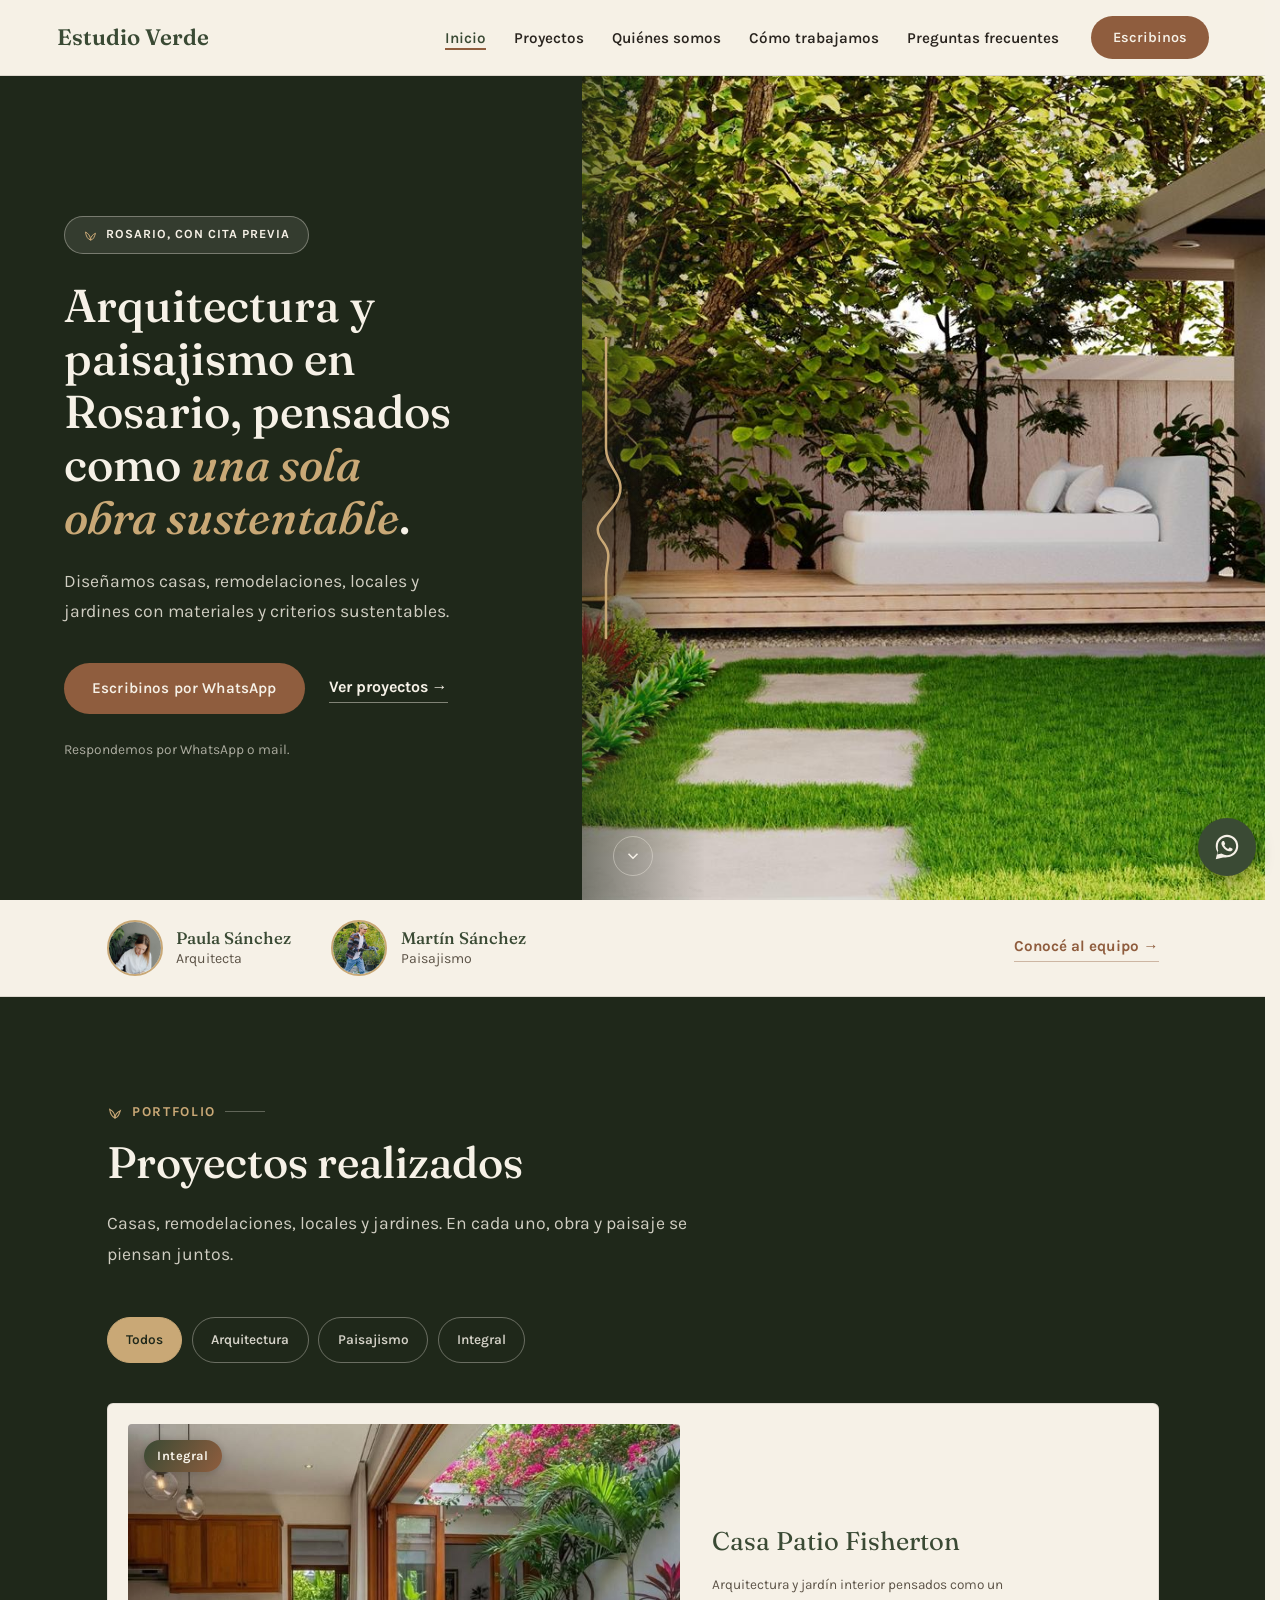
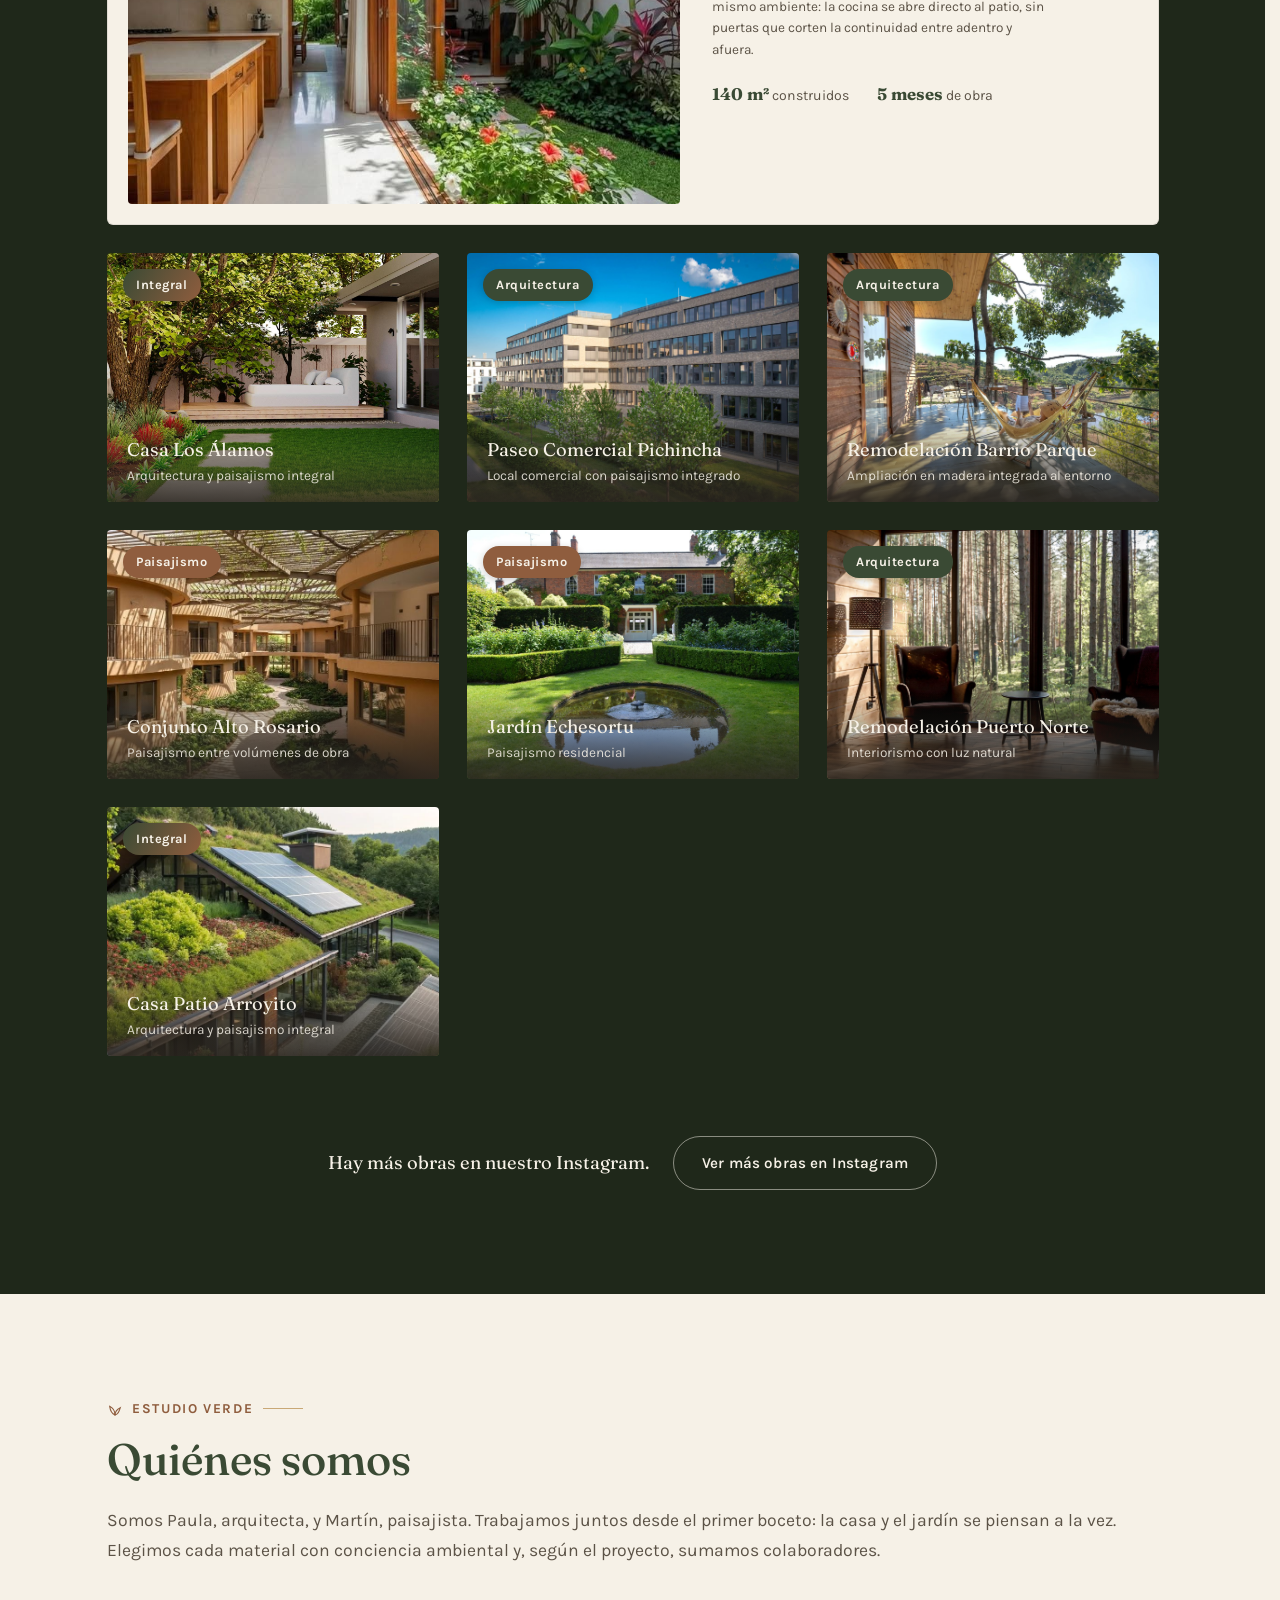
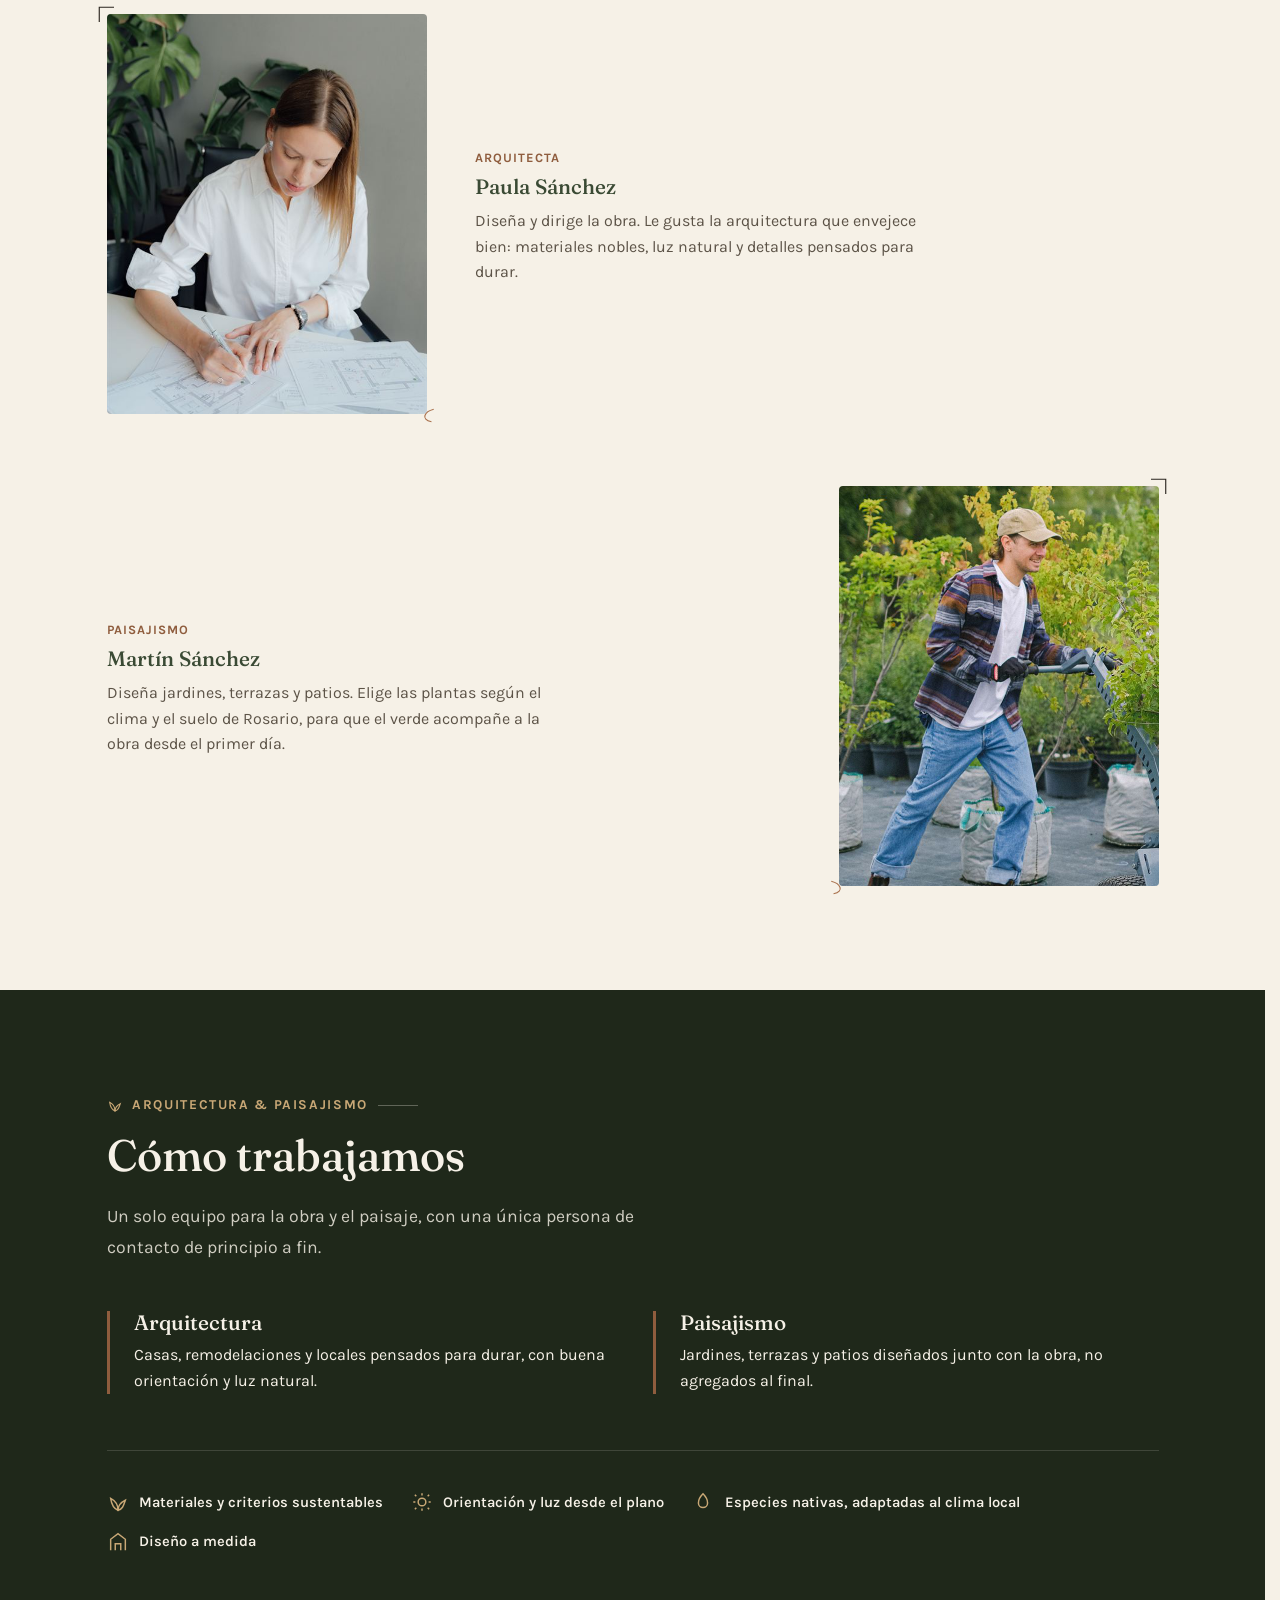
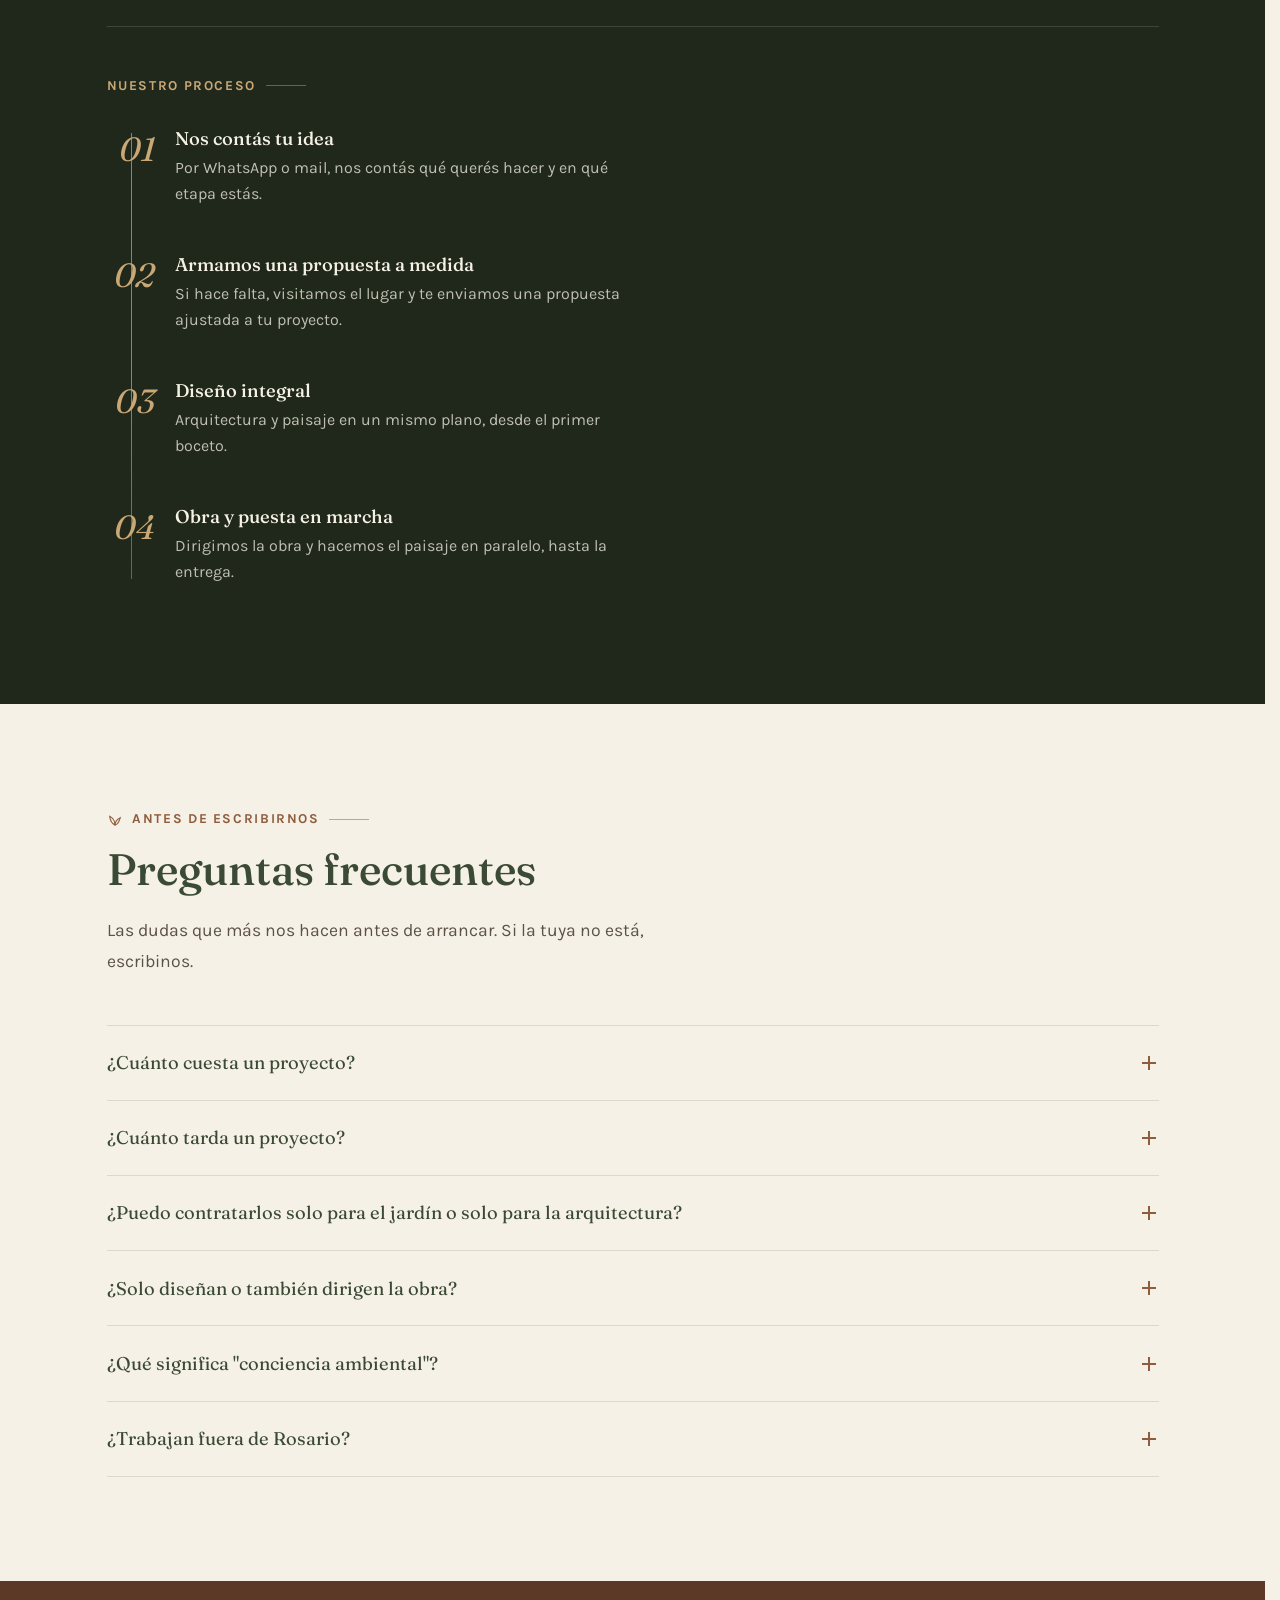
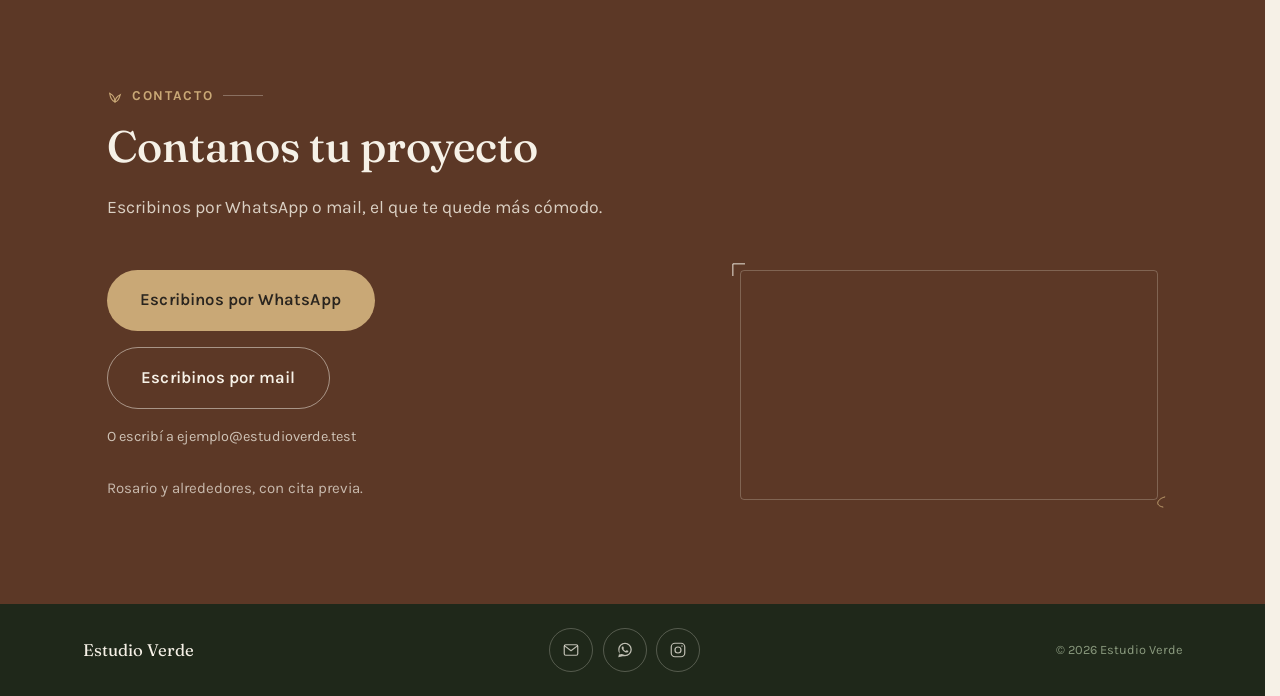
==== commit e56b592e: "Quitar comentarios PENDIENTE obsoletos de las fotos del equipo" ====
--- a/web-estudio-verde/index.html
+++ b/web-estudio-verde/index.html
@@ -291,7 +291,6 @@
         <div class="bios">
           <article class="bio">
             <div class="bio-media">
-              <!-- PENDIENTE: reemplazar por foto propia de Paula sin marca de agua -->
               <img src="img/paula.jpg" width="533" height="800" alt="Paula Sánchez, arquitecta de Estudio Verde" loading="lazy">
               <svg class="bio-corner bio-corner-plan" viewBox="0 0 60 60" aria-hidden="true">
                 <path d="M4 30 L4 4 L30 4" fill="none" stroke="#2A251F" stroke-width="2" />
@@ -312,7 +311,6 @@
 
           <article class="bio bio-reverse">
             <div class="bio-media">
-              <!-- PENDIENTE: reemplazar por foto propia de Martín sin marca de agua -->
               <img src="img/martin.jpg" width="640" height="800" alt="Martín Sánchez, a cargo del paisajismo en Estudio Verde" loading="lazy">
               <svg class="bio-corner bio-corner-plan" viewBox="0 0 60 60" aria-hidden="true">
                 <path d="M4 30 L4 4 L30 4" fill="none" stroke="#2A251F" stroke-width="2" />
